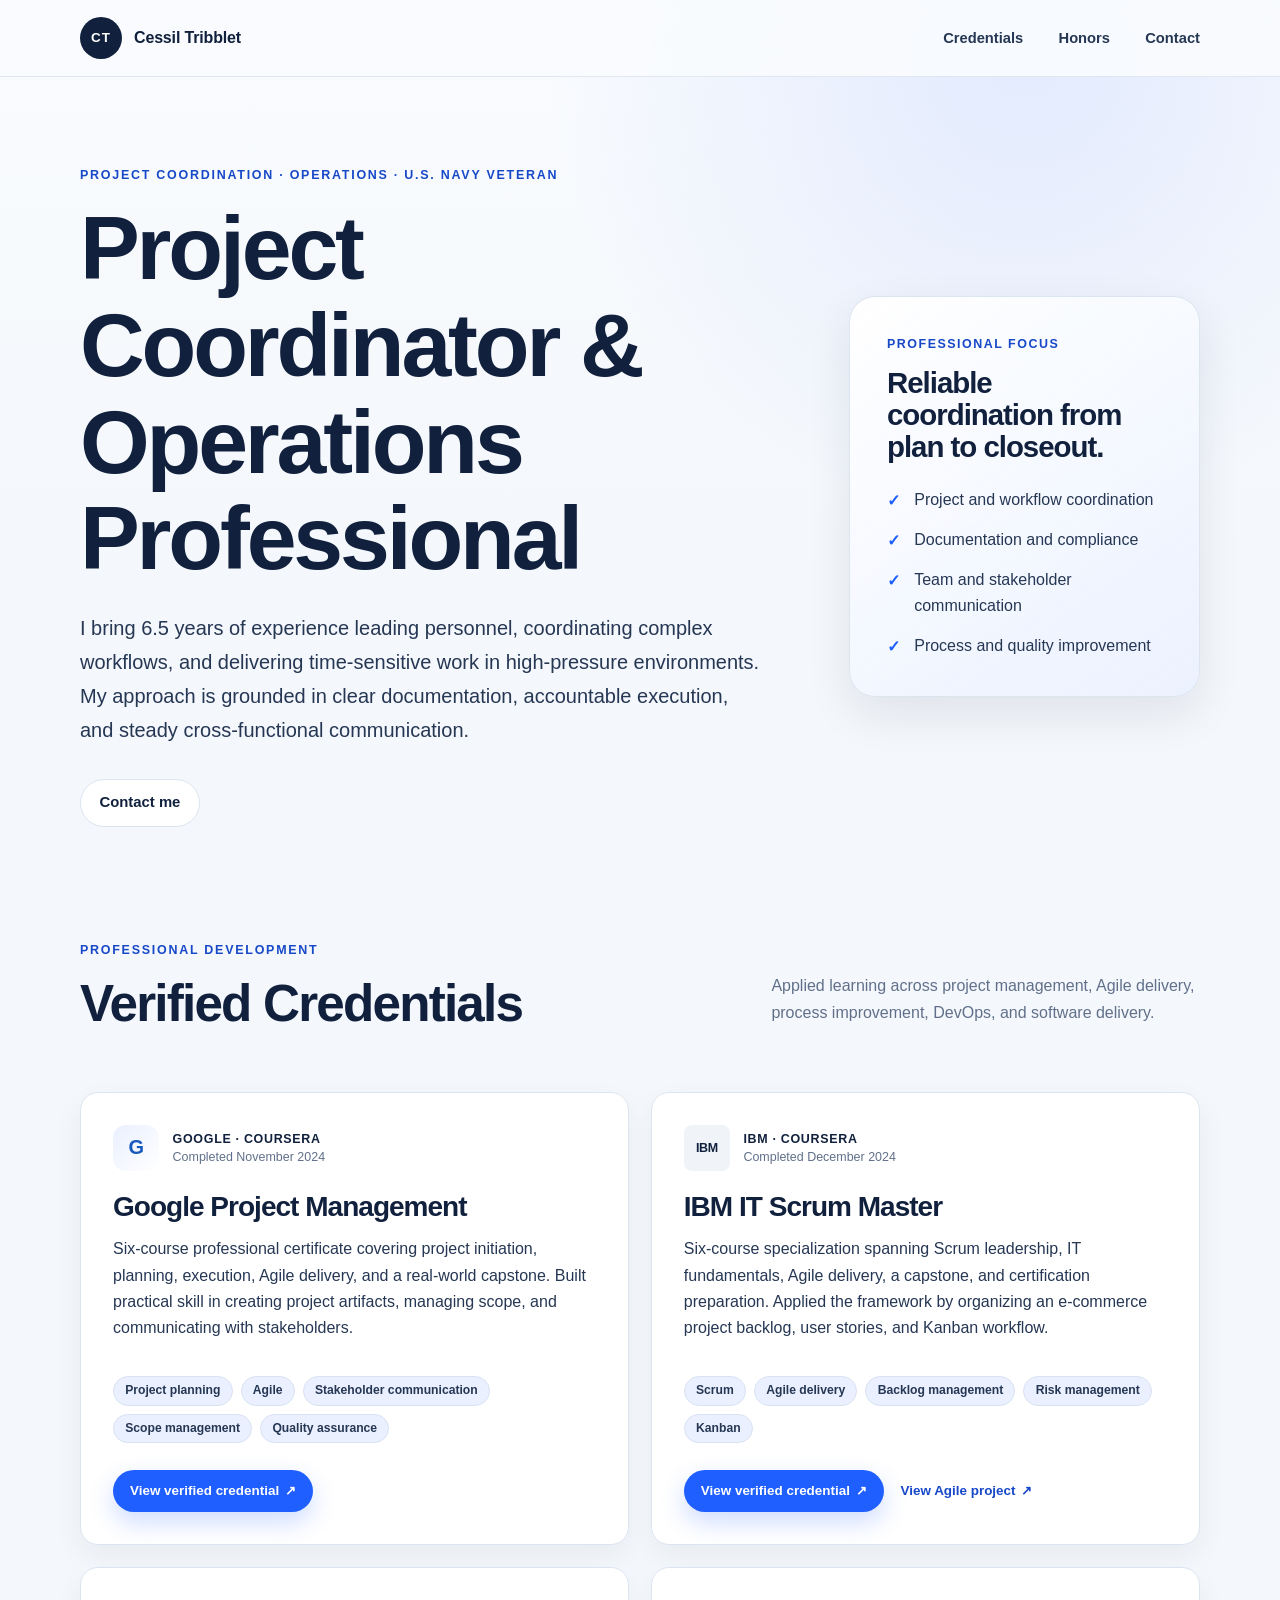
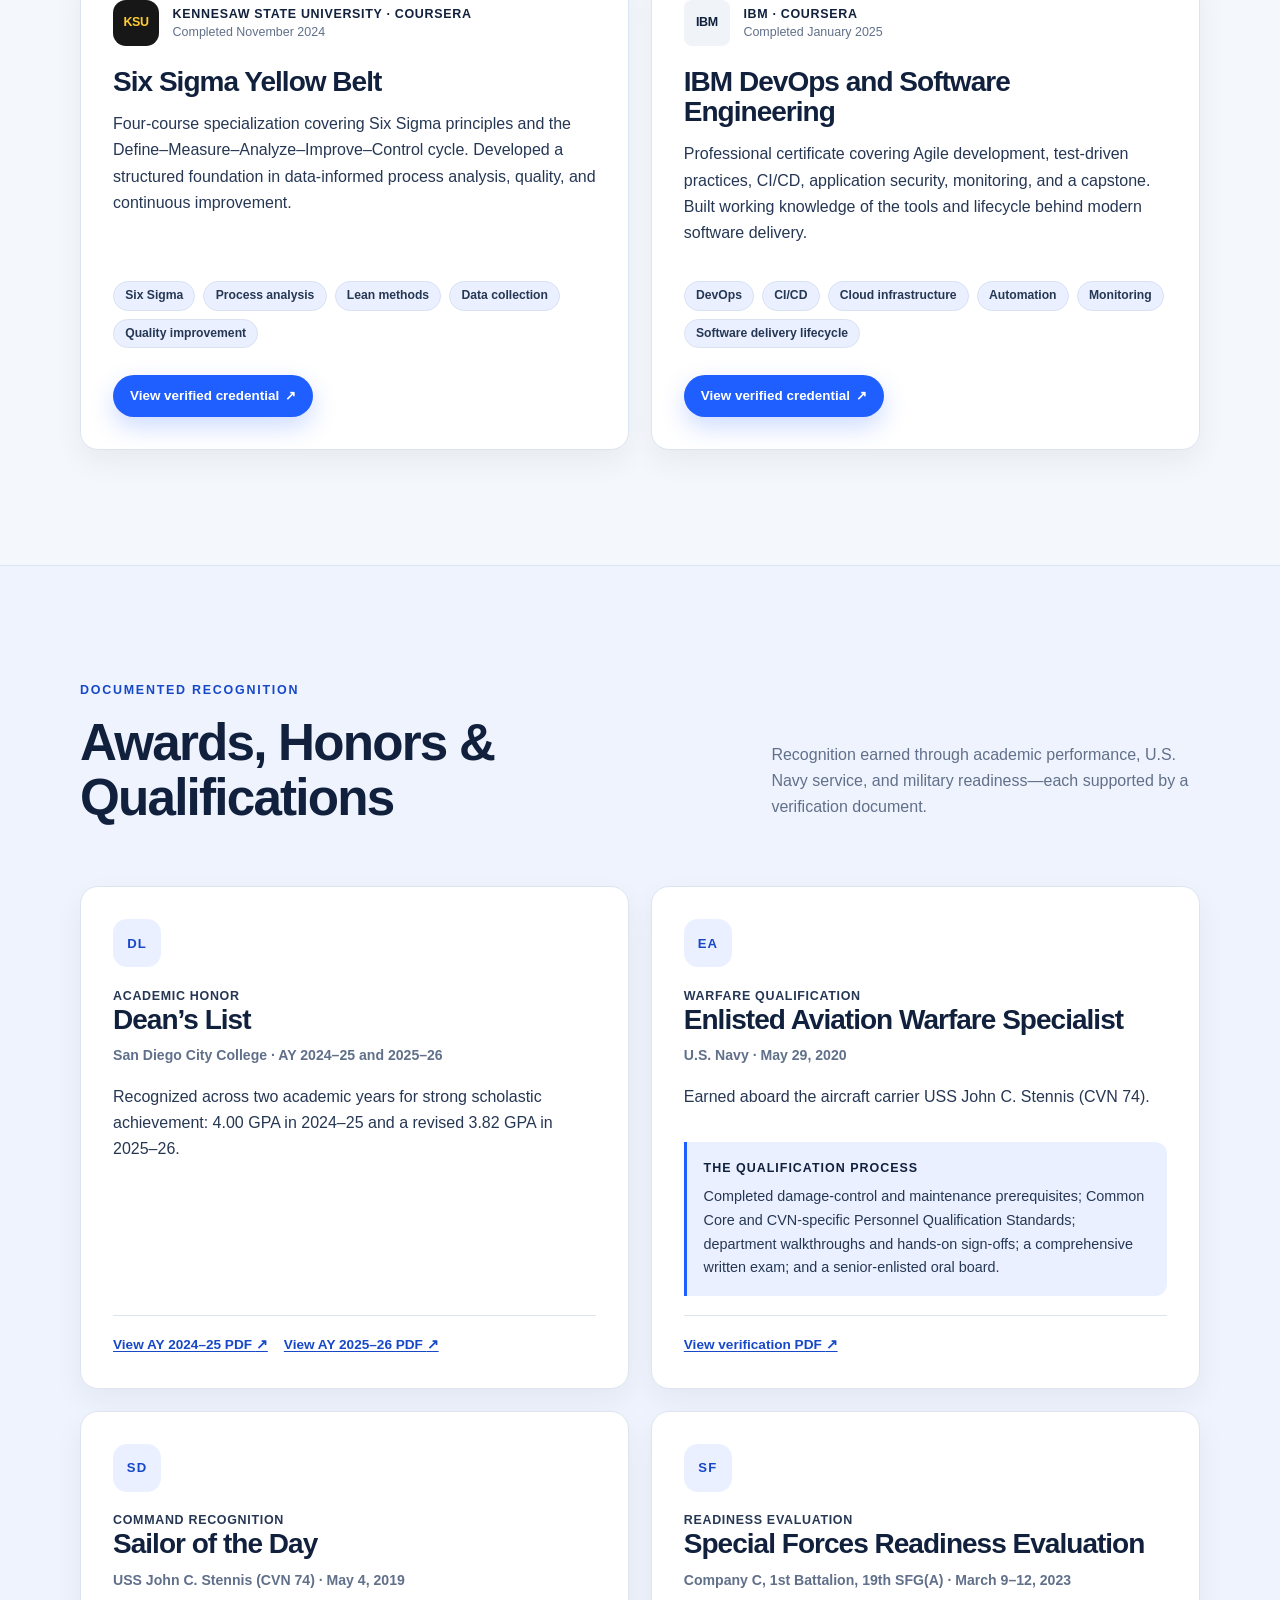
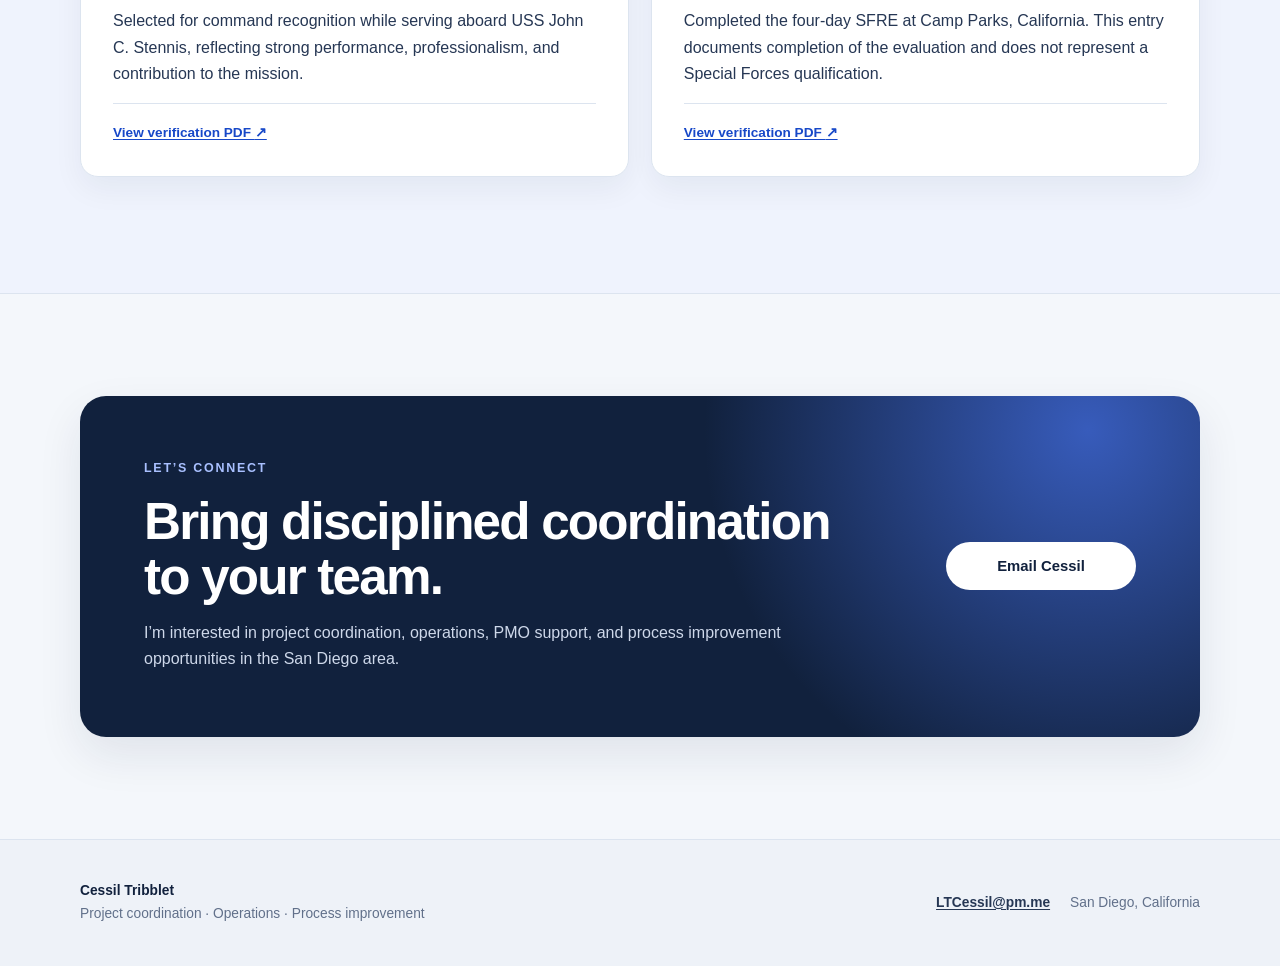
==== index.html @ 4f6c2fed "Polish headings and contact email Open Contact me as an email draft, apply requested heading capital" ====
<!doctype html>
<html lang="en">
  <head>
    <meta charset="utf-8">
    <meta name="viewport" content="width=device-width, initial-scale=1">
    <title>Cessil Tribblet | Project Coordinator &amp; Operations Professional</title>
    <meta
      name="description"
      content="Cessil Tribblet is a U.S. Navy veteran and project coordination professional with experience leading teams, coordinating complex operations, and improving processes."
    >
    <meta name="theme-color" content="#11213d">
    <link rel="canonical" href="https://tcessil.github.io/cessil-professional-certificates/">
    <link rel="icon" href="favicon.svg" type="image/svg+xml">
    <link rel="stylesheet" href="styles.css">

    <meta property="og:type" content="website">
    <meta property="og:title" content="Cessil Tribblet | Project Coordinator &amp; Operations Professional">
    <meta
      property="og:description"
      content="U.S. Navy veteran bringing disciplined project coordination, operations leadership, and process improvement experience."
    >
    <meta property="og:url" content="https://tcessil.github.io/cessil-professional-certificates/">
    <meta
      property="og:image"
      content="https://tcessil.github.io/cessil-professional-certificates/assets/cessil-tribblet-social-card.png"
    >
    <meta name="twitter:card" content="summary_large_image">
  </head>
  <body id="top">
    <a class="skip-link" href="#main-content">Skip to content</a>

    <header class="site-header">
      <div class="container site-header__inner">
        <a class="brand" href="#top" aria-label="Cessil Tribblet, home">
          <span class="brand__mark" aria-hidden="true">CT</span>
          <span class="brand__name">Cessil Tribblet</span>
        </a>

        <nav class="site-nav" aria-label="Primary navigation">
          <a href="#credentials">Credentials</a>
          <a href="#honors">Honors</a>
          <a href="#contact">Contact</a>
        </nav>
      </div>
    </header>

    <main id="main-content">
      <section class="hero" aria-labelledby="hero-title">
        <div class="container hero__grid">
          <div class="hero__copy">
            <p class="eyebrow">Project coordination · Operations · U.S. Navy veteran</p>
            <h1 id="hero-title">Project Coordinator &amp; Operations Professional</h1>
            <p class="hero__lead">
              I bring 6.5 years of experience leading personnel, coordinating complex
              workflows, and delivering time-sensitive work in high-pressure environments.
              My approach is grounded in clear documentation, accountable execution, and
              steady cross-functional communication.
            </p>
            <div class="button-row">
              <a
                class="button button--secondary"
                href="mailto:LTCessil@pm.me?subject=Project%20Coordination%20Opportunity"
              >Contact me</a>
            </div>
          </div>

          <aside class="focus-card" aria-label="Professional focus">
            <p class="focus-card__label">Professional focus</p>
            <h2>Reliable coordination from plan to closeout.</h2>
            <ul class="check-list">
              <li>Project and workflow coordination</li>
              <li>Documentation and compliance</li>
              <li>Team and stakeholder communication</li>
              <li>Process and quality improvement</li>
            </ul>
          </aside>
        </div>
      </section>

      <section class="section" id="credentials" aria-labelledby="credentials-title">
        <div class="container">
          <div class="section-heading">
            <div>
              <p class="eyebrow">Professional development</p>
              <h2 id="credentials-title">Verified Credentials</h2>
            </div>
            <p>
              Applied learning across project management, Agile delivery, process
              improvement, DevOps, and software delivery.
            </p>
          </div>

          <div class="card-grid">
            <article class="credential-card">
              <div class="card-meta">
                <span class="provider-mark provider-mark--google" aria-hidden="true">G</span>
                <div>
                  <p class="card-kicker">Google · Coursera</p>
                  <p class="card-date">Completed November 2024</p>
                </div>
              </div>
              <h3>Google Project Management</h3>
              <p>
                Six-course professional certificate covering project initiation, planning,
                execution, Agile delivery, and a real-world capstone. Built practical skill in
                creating project artifacts, managing scope, and communicating with stakeholders.
              </p>
              <ul class="skill-list" aria-label="Google Project Management skills">
                <li>Project planning</li>
                <li>Agile</li>
                <li>Stakeholder communication</li>
                <li>Scope management</li>
                <li>Quality assurance</li>
              </ul>
              <div class="card-actions">
                <a
                  class="button button--small button--primary"
                  href="https://coursera.org/share/e9aaa9e105912c2ad9696f00c17c9cfe"
                  target="_blank"
                  rel="noopener noreferrer"
                >View verified credential <span aria-hidden="true">↗</span></a>
              </div>
            </article>

            <article class="credential-card">
              <div class="card-meta">
                <span class="provider-mark provider-mark--ibm" aria-hidden="true">IBM</span>
                <div>
                  <p class="card-kicker">IBM · Coursera</p>
                  <p class="card-date">Completed December 2024</p>
                </div>
              </div>
              <h3>IBM IT Scrum Master</h3>
              <p>
                Six-course specialization spanning Scrum leadership, IT fundamentals, Agile
                delivery, a capstone, and certification preparation. Applied the framework by
                organizing an e-commerce project backlog, user stories, and Kanban workflow.
              </p>
              <ul class="skill-list" aria-label="IBM IT Scrum Master skills">
                <li>Scrum</li>
                <li>Agile delivery</li>
                <li>Backlog management</li>
                <li>Risk management</li>
                <li>Kanban</li>
              </ul>
              <div class="card-actions">
                <a
                  class="button button--small button--primary"
                  href="https://coursera.org/share/348c59db817563649cbb80da0dcefb44"
                  target="_blank"
                  rel="noopener noreferrer"
                >View verified credential <span aria-hidden="true">↗</span></a>
                <a
                  class="button button--small button--text"
                  href="https://github.com/users/tcessil/projects/3/views/1"
                  target="_blank"
                  rel="noopener noreferrer"
                >View Agile project <span aria-hidden="true">↗</span></a>
              </div>
            </article>

            <article class="credential-card">
              <div class="card-meta">
                <span class="provider-mark provider-mark--ksu" aria-hidden="true">KSU</span>
                <div>
                  <p class="card-kicker">Kennesaw State University · Coursera</p>
                  <p class="card-date">Completed November 2024</p>
                </div>
              </div>
              <h3>Six Sigma Yellow Belt</h3>
              <p>
                Four-course specialization covering Six Sigma principles and the
                Define–Measure–Analyze–Improve–Control cycle. Developed a structured foundation
                in data-informed process analysis, quality, and continuous improvement.
              </p>
              <ul class="skill-list" aria-label="Six Sigma Yellow Belt skills">
                <li>Six Sigma</li>
                <li>Process analysis</li>
                <li>Lean methods</li>
                <li>Data collection</li>
                <li>Quality improvement</li>
              </ul>
              <div class="card-actions">
                <a
                  class="button button--small button--primary"
                  href="https://coursera.org/share/83929f56cca2e607da78c33dd0ff02c2"
                  target="_blank"
                  rel="noopener noreferrer"
                >View verified credential <span aria-hidden="true">↗</span></a>
              </div>
            </article>

            <article class="credential-card">
              <div class="card-meta">
                <span class="provider-mark provider-mark--ibm" aria-hidden="true">IBM</span>
                <div>
                  <p class="card-kicker">IBM · Coursera</p>
                  <p class="card-date">Completed January 2025</p>
                </div>
              </div>
              <h3>IBM DevOps and Software Engineering</h3>
              <p>
                Professional certificate covering Agile development, test-driven practices,
                CI/CD, application security, monitoring, and a capstone. Built working knowledge
                of the tools and lifecycle behind modern software delivery.
              </p>
              <ul class="skill-list" aria-label="IBM DevOps and Software Engineering skills">
                <li>DevOps</li>
                <li>CI/CD</li>
                <li>Cloud infrastructure</li>
                <li>Automation</li>
                <li>Monitoring</li>
                <li>Software delivery lifecycle</li>
              </ul>
              <div class="card-actions">
                <a
                  class="button button--small button--primary"
                  href="https://coursera.org/share/6cea06aace1ed1cd65e06bc92f96dcbf"
                  target="_blank"
                  rel="noopener noreferrer"
                >View verified credential <span aria-hidden="true">↗</span></a>
              </div>
            </article>
          </div>
        </div>
      </section>

      <section class="section section--tinted" id="honors" aria-labelledby="honors-title">
        <div class="container">
          <div class="section-heading">
            <div>
              <p class="eyebrow">Documented recognition</p>
              <h2 id="honors-title">Awards, Honors &amp; Qualifications</h2>
            </div>
            <p>
              Recognition earned through academic performance, U.S. Navy service, and
              military readiness—each supported by a verification document.
            </p>
          </div>

          <div class="honors-grid">
            <article class="honor-card">
              <div class="honor-card__icon" aria-hidden="true">DL</div>
              <p class="card-kicker">Academic honor</p>
              <h3>Dean’s List</h3>
              <p class="honor-card__source">San Diego City College · AY 2024–25 and 2025–26</p>
              <p>
                Recognized across two academic years for strong scholastic achievement:
                4.00 GPA in 2024–25 and a revised 3.82 GPA in 2025–26.
              </p>
              <div class="document-links" aria-label="Dean's List verification documents">
                <a href="documents/deans-list-2024-2025.pdf" target="_blank" rel="noopener">
                  View AY 2024–25 PDF <span aria-hidden="true">↗</span>
                </a>
                <a href="documents/deans-list-2025-2026.pdf" target="_blank" rel="noopener">
                  View AY 2025–26 PDF <span aria-hidden="true">↗</span>
                </a>
              </div>
            </article>

            <article class="honor-card">
              <div class="honor-card__icon" aria-hidden="true">EA</div>
              <p class="card-kicker">Warfare qualification</p>
              <h3>Enlisted Aviation Warfare Specialist</h3>
              <p class="honor-card__source">U.S. Navy · May 29, 2020</p>
              <p>
                Earned aboard the aircraft carrier USS John C. Stennis (CVN 74).
              </p>
              <div class="qualification-process">
                <p class="qualification-process__title">The qualification process</p>
                <p>
                  Completed damage-control and maintenance prerequisites; Common Core and
                  CVN-specific Personnel Qualification Standards; department walkthroughs
                  and hands-on sign-offs; a comprehensive written exam; and a
                  senior-enlisted oral board.
                </p>
              </div>
              <div class="document-links">
                <a href="documents/eaws-qualification-2020.pdf" target="_blank" rel="noopener">
                  View verification PDF <span aria-hidden="true">↗</span>
                </a>
              </div>
            </article>

            <article class="honor-card">
              <div class="honor-card__icon" aria-hidden="true">SD</div>
              <p class="card-kicker">Command recognition</p>
              <h3>Sailor of the Day</h3>
              <p class="honor-card__source">USS John C. Stennis (CVN 74) · May 4, 2019</p>
              <p>
                Selected for command recognition while serving aboard USS John C. Stennis,
                reflecting strong performance, professionalism, and contribution to the mission.
              </p>
              <div class="document-links">
                <a href="documents/sailor-of-the-day-2019.pdf" target="_blank" rel="noopener">
                  View verification PDF <span aria-hidden="true">↗</span>
                </a>
              </div>
            </article>

            <article class="honor-card">
              <div class="honor-card__icon" aria-hidden="true">SF</div>
              <p class="card-kicker">Readiness evaluation</p>
              <h3>Special Forces Readiness Evaluation</h3>
              <p class="honor-card__source">Company C, 1st Battalion, 19th SFG(A) · March 9–12, 2023</p>
              <p>
                Completed the four-day SFRE at Camp Parks, California. This entry documents
                completion of the evaluation and does not represent a Special Forces qualification.
              </p>
              <div class="document-links">
                <a href="documents/sfre-completion-2023.pdf" target="_blank" rel="noopener">
                  View verification PDF <span aria-hidden="true">↗</span>
                </a>
              </div>
            </article>
          </div>
        </div>
      </section>

      <section class="section contact-section" id="contact" aria-labelledby="contact-title">
        <div class="container">
          <div class="contact-card">
            <div>
              <p class="eyebrow">Let’s connect</p>
              <h2 id="contact-title">Bring disciplined coordination to your team.</h2>
              <p>
                I’m interested in project coordination, operations, PMO support, and process
                improvement opportunities in the San Diego area.
              </p>
            </div>
            <div class="contact-card__actions">
              <a class="button button--primary button--light" href="mailto:LTCessil@pm.me">
                Email Cessil
              </a>
            </div>
          </div>
        </div>
      </section>
    </main>

    <footer class="site-footer">
      <div class="container site-footer__inner">
        <div>
          <p class="site-footer__name">Cessil Tribblet</p>
          <p>Project coordination · Operations · Process improvement</p>
        </div>
        <div class="site-footer__links">
          <a href="mailto:LTCessil@pm.me">LTCessil@pm.me</a>
          <span>San Diego, California</span>
        </div>
      </div>
    </footer>
  </body>
</html>
---- styles.css ----
:root {
  --ink: #11213d;
  --ink-soft: #263754;
  --muted: #61708a;
  --blue: #1f5eff;
  --blue-deep: #1748c8;
  --paper: #f4f7fb;
  --card: #ffffff;
  --line: #dce4ef;
  --soft-blue: #eaf0ff;
  --warm: #f7f2e8;
  --shadow: 0 18px 45px rgba(17, 33, 61, 0.09);
  --radius-lg: 26px;
  --radius-md: 18px;
  --radius-sm: 12px;
  --container: 1120px;
}

*,
*::before,
*::after {
  box-sizing: border-box;
}

html {
  scroll-behavior: smooth;
}

body {
  margin: 0;
  color: var(--ink);
  background: var(--paper);
  font-family:
    Inter, ui-sans-serif, -apple-system, BlinkMacSystemFont, "Segoe UI", sans-serif;
  font-size: 1rem;
  line-height: 1.65;
  text-rendering: optimizeLegibility;
  -webkit-font-smoothing: antialiased;
}

body::before {
  position: fixed;
  z-index: -1;
  inset: 0;
  background:
    radial-gradient(circle at 80% 5%, rgba(31, 94, 255, 0.10), transparent 30rem),
    linear-gradient(180deg, #f9fbfe 0, var(--paper) 36rem);
  content: "";
}

img,
svg {
  display: block;
  max-width: 100%;
}

a {
  color: inherit;
  text-decoration-thickness: 0.08em;
  text-underline-offset: 0.18em;
}

a:hover {
  color: var(--blue-deep);
}

button,
a {
  -webkit-tap-highlight-color: transparent;
}

:focus-visible {
  outline: 3px solid rgba(31, 94, 255, 0.45);
  outline-offset: 4px;
  border-radius: 6px;
}

h1,
h2,
h3,
p {
  margin-top: 0;
}

h1,
h2,
h3 {
  color: var(--ink);
  font-weight: 800;
  line-height: 1.08;
  letter-spacing: -0.035em;
}

h1 {
  font-size: clamp(3.25rem, 7vw, 5.7rem);
}

h2 {
  font-size: clamp(2.2rem, 4vw, 3.8rem);
}

h3 {
  font-size: clamp(1.35rem, 2.3vw, 1.75rem);
}

.container {
  width: min(calc(100% - 2.5rem), var(--container));
  margin-inline: auto;
}

.skip-link {
  position: fixed;
  z-index: 100;
  top: 0.75rem;
  left: 0.75rem;
  padding: 0.7rem 1rem;
  border-radius: 8px;
  color: white;
  background: var(--ink);
  transform: translateY(-150%);
  transition: transform 160ms ease;
}

.skip-link:focus {
  transform: translateY(0);
}

.site-header {
  position: sticky;
  z-index: 50;
  top: 0;
  border-bottom: 1px solid rgba(220, 228, 239, 0.88);
  background: rgba(249, 251, 254, 0.92);
  -webkit-backdrop-filter: blur(16px);
  backdrop-filter: blur(16px);
}

.site-header__inner {
  display: flex;
  min-height: 76px;
  align-items: center;
  justify-content: space-between;
  gap: 2rem;
}

.brand {
  display: inline-flex;
  align-items: center;
  gap: 0.75rem;
  color: var(--ink);
  font-weight: 800;
  text-decoration: none;
}

.brand:hover {
  color: var(--ink);
}

.brand__mark {
  display: grid;
  width: 42px;
  height: 42px;
  place-items: center;
  border-radius: 50%;
  color: white;
  background: var(--ink);
  font-size: 0.84rem;
  letter-spacing: 0.08em;
}

.brand__name {
  letter-spacing: -0.01em;
}

.site-nav {
  display: flex;
  align-items: center;
  gap: clamp(1rem, 3vw, 2.2rem);
}

.site-nav a {
  color: var(--ink-soft);
  font-size: 0.92rem;
  font-weight: 750;
  text-decoration: none;
}

.site-nav a:hover {
  color: var(--blue);
}

.hero {
  padding: clamp(3.5rem, 7vw, 6.4rem) 0 0;
}

.hero__grid {
  display: grid;
  grid-template-columns: minmax(0, 1.55fr) minmax(300px, 0.8fr);
  align-items: center;
  gap: clamp(3rem, 7vw, 6.5rem);
}

.hero__copy {
  max-width: 760px;
}

.eyebrow {
  margin-bottom: 1rem;
  color: var(--blue-deep);
  font-size: 0.78rem;
  font-weight: 850;
  letter-spacing: 0.14em;
  line-height: 1.4;
  text-transform: uppercase;
}

.hero h1 {
  max-width: 920px;
  margin-bottom: 1.5rem;
}

.hero__lead {
  max-width: 720px;
  margin-bottom: 2rem;
  color: var(--ink-soft);
  font-size: clamp(1.08rem, 1.7vw, 1.25rem);
  line-height: 1.7;
}

.button-row,
.card-actions {
  display: flex;
  flex-wrap: wrap;
  align-items: center;
  gap: 0.75rem;
}

.button {
  display: inline-flex;
  min-height: 48px;
  align-items: center;
  justify-content: center;
  gap: 0.35rem;
  padding: 0.74rem 1.15rem;
  border: 1px solid transparent;
  border-radius: 999px;
  font-size: 0.93rem;
  font-weight: 800;
  line-height: 1.2;
  text-align: center;
  text-decoration: none;
  transition:
    transform 160ms ease,
    box-shadow 160ms ease,
    background-color 160ms ease,
    color 160ms ease;
}

.button:hover {
  transform: translateY(-2px);
}

.button--primary {
  color: white;
  background: var(--blue);
  box-shadow: 0 10px 24px rgba(31, 94, 255, 0.22);
}

.button--primary:hover {
  color: white;
  background: var(--blue-deep);
  box-shadow: 0 14px 28px rgba(31, 94, 255, 0.28);
}

.button--secondary {
  border-color: var(--line);
  color: var(--ink);
  background: white;
}

.button--secondary:hover {
  border-color: #b9c7dc;
  color: var(--ink);
  background: var(--soft-blue);
}

.button--small {
  min-height: 42px;
  padding: 0.62rem 1rem;
  font-size: 0.84rem;
}

.button--text {
  min-height: auto;
  padding-inline: 0.25rem;
  color: var(--blue-deep);
  background: transparent;
}

.button--text:hover {
  color: var(--blue-deep);
  box-shadow: none;
}

.focus-card {
  padding: clamp(1.7rem, 3vw, 2.3rem);
  border: 1px solid rgba(220, 228, 239, 0.95);
  border-radius: var(--radius-lg);
  background:
    linear-gradient(145deg, rgba(255, 255, 255, 0.98), rgba(234, 240, 255, 0.85));
  box-shadow: var(--shadow);
}

.focus-card__label {
  margin-bottom: 0.8rem;
  color: var(--blue-deep);
  font-size: 0.78rem;
  font-weight: 850;
  letter-spacing: 0.12em;
  text-transform: uppercase;
}

.focus-card h2 {
  margin-bottom: 1.5rem;
  font-size: clamp(1.55rem, 2.3vw, 2.1rem);
}

.check-list {
  display: grid;
  margin: 0;
  padding: 0;
  gap: 0.85rem;
  color: var(--ink-soft);
  list-style: none;
}

.check-list li {
  position: relative;
  padding-left: 1.7rem;
}

.check-list li::before {
  position: absolute;
  top: 0.05rem;
  left: 0;
  color: var(--blue);
  font-weight: 900;
  content: "✓";
}

.section {
  padding: clamp(5rem, 9vw, 8rem) 0;
}

.section--tinted {
  border-block: 1px solid var(--line);
  background: rgba(234, 240, 255, 0.52);
}

.section-heading {
  display: grid;
  margin-bottom: clamp(2.25rem, 5vw, 3.8rem);
  grid-template-columns: minmax(0, 1fr) minmax(280px, 0.65fr);
  align-items: end;
  gap: 2rem;
}

.section-heading h2 {
  margin-bottom: 0;
}

.section-heading > p {
  max-width: 510px;
  margin: 0 0 0.3rem auto;
  color: var(--muted);
}

.card-grid,
.honors-grid {
  display: grid;
  grid-template-columns: repeat(2, minmax(0, 1fr));
  gap: 1.35rem;
}

.credential-card,
.honor-card {
  position: relative;
  display: flex;
  overflow: hidden;
  min-width: 0;
  padding: clamp(1.45rem, 3vw, 2rem);
  flex-direction: column;
  border: 1px solid var(--line);
  border-radius: var(--radius-md);
  background: var(--card);
  box-shadow: 0 12px 30px rgba(17, 33, 61, 0.055);
  transition:
    transform 180ms ease,
    border-color 180ms ease,
    box-shadow 180ms ease;
}

.credential-card:hover,
.honor-card:hover {
  border-color: #bdc9dc;
  box-shadow: 0 18px 40px rgba(17, 33, 61, 0.09);
  transform: translateY(-4px);
}

.card-meta {
  display: flex;
  margin-bottom: 1.35rem;
  align-items: center;
  gap: 0.85rem;
}

.provider-mark {
  display: grid;
  width: 46px;
  height: 46px;
  flex: 0 0 46px;
  place-items: center;
  border-radius: 13px;
  color: white;
  background: var(--ink);
  font-size: 0.78rem;
  font-weight: 900;
  letter-spacing: -0.03em;
}

.provider-mark--google {
  color: #185abc;
  background:
    linear-gradient(135deg, #eaf0ff, #ffffff);
  font-size: 1.25rem;
}

.provider-mark--ibm {
  border-radius: 8px;
  color: var(--ink);
  background: #f0f3f8;
}

.provider-mark--ksu {
  color: #ffcc33;
  background: #171717;
}

.card-kicker,
.card-date {
  margin: 0;
  font-size: 0.78rem;
  line-height: 1.45;
}

.card-kicker {
  color: var(--ink);
  font-weight: 850;
  letter-spacing: 0.055em;
  text-transform: uppercase;
}

.card-date {
  color: var(--muted);
}

.credential-card h3,
.honor-card h3 {
  margin-bottom: 0.85rem;
}

.credential-card > p,
.honor-card > p {
  color: var(--ink-soft);
}

.skill-list {
  display: flex;
  margin: auto 0 1.45rem;
  padding: 1.15rem 0 0;
  flex-wrap: wrap;
  gap: 0.5rem;
  list-style: none;
}

.skill-list li {
  padding: 0.38rem 0.7rem;
  border: 1px solid #d9e2f1;
  border-radius: 999px;
  color: var(--ink-soft);
  background: var(--soft-blue);
  font-size: 0.76rem;
  font-weight: 700;
  line-height: 1.25;
}

.card-actions {
  padding-top: 0.25rem;
}

.honor-card__icon {
  display: grid;
  width: 48px;
  height: 48px;
  margin-bottom: 1.2rem;
  place-items: center;
  border-radius: 14px;
  color: var(--blue-deep);
  background: var(--soft-blue);
  font-size: 0.82rem;
  font-weight: 900;
  letter-spacing: 0.08em;
}

.honor-card__source {
  margin: -0.25rem 0 1rem;
  color: var(--muted) !important;
  font-size: 0.88rem;
  font-weight: 700;
}

.qualification-process {
  margin: 1rem 0 1.2rem;
  padding: 1rem 1.05rem;
  border-left: 3px solid var(--blue);
  border-radius: 0 var(--radius-sm) var(--radius-sm) 0;
  color: var(--ink-soft);
  background: var(--soft-blue);
  font-size: 0.9rem;
}

.qualification-process p {
  margin: 0;
}

.qualification-process__title {
  margin-bottom: 0.4rem !important;
  color: var(--ink) !important;
  font-size: 0.78rem;
  font-weight: 850;
  letter-spacing: 0.08em;
  text-transform: uppercase;
}

.document-links {
  display: flex;
  margin-top: auto;
  padding-top: 1.1rem;
  flex-wrap: wrap;
  gap: 0.6rem 1rem;
  border-top: 1px solid var(--line);
}

.document-links a {
  color: var(--blue-deep);
  font-size: 0.85rem;
  font-weight: 850;
}

.contact-section {
  padding-block: clamp(4.5rem, 8vw, 7rem);
}

.contact-card {
  display: grid;
  padding: clamp(2rem, 5vw, 4.4rem);
  grid-template-columns: minmax(0, 1.4fr) auto;
  align-items: center;
  gap: 3rem;
  border-radius: var(--radius-lg);
  color: white;
  background:
    radial-gradient(circle at 90% 10%, rgba(76, 123, 255, 0.65), transparent 24rem),
    var(--ink);
  box-shadow: var(--shadow);
}

.contact-card .eyebrow {
  color: #a9c0ff;
}

.contact-card h2 {
  max-width: 700px;
  margin-bottom: 1rem;
  color: white;
}

.contact-card p:last-child {
  max-width: 680px;
  margin-bottom: 0;
  color: #ced8ea;
}

.contact-card__actions {
  display: flex;
  min-width: 190px;
  flex-direction: column;
  align-items: stretch;
  gap: 0.75rem;
}

.button--light {
  color: var(--ink);
  background: white;
  box-shadow: none;
}

.button--light:hover {
  color: var(--ink);
  background: var(--soft-blue);
}

.button--on-dark {
  border-color: rgba(255, 255, 255, 0.35);
  color: white;
  background: transparent;
}

.button--on-dark:hover {
  border-color: white;
  color: white;
  background: rgba(255, 255, 255, 0.08);
}

.site-footer {
  padding: 2.5rem 0;
  border-top: 1px solid var(--line);
  color: var(--muted);
  background: #eef2f8;
  font-size: 0.86rem;
}

.site-footer p {
  margin: 0;
}

.site-footer__inner {
  display: flex;
  align-items: center;
  justify-content: space-between;
  gap: 2rem;
}

.site-footer__name {
  color: var(--ink);
  font-weight: 850;
}

.site-footer__links {
  display: flex;
  flex-wrap: wrap;
  justify-content: flex-end;
  gap: 0.6rem 1.25rem;
}

.site-footer a {
  color: var(--ink-soft);
  font-weight: 750;
}

/* Résumé */

.resume-body {
  background: #edf2f8;
}

.resume-page {
  padding: clamp(3.5rem, 7vw, 6rem) 0;
}

.resume-intro {
  display: flex;
  margin-bottom: 2rem;
  padding: clamp(2rem, 5vw, 3.6rem);
  align-items: end;
  justify-content: space-between;
  gap: 2rem;
  border-radius: var(--radius-lg);
  background: white;
  box-shadow: var(--shadow);
}

.resume-intro h1 {
  margin-bottom: 0.35rem;
  font-size: clamp(2.7rem, 6vw, 4.8rem);
}

.resume-intro__title {
  margin-bottom: 0.5rem;
  color: var(--blue-deep);
  font-size: 1.15rem;
  font-weight: 800;
}

.resume-intro__contact {
  display: flex;
  margin: 0;
  align-items: center;
  flex-wrap: wrap;
  gap: 0.15rem 0.45rem;
  color: var(--muted);
  font-size: 0.9rem;
}

.resume-intro__contact span + span::before {
  margin-right: 0.45rem;
  color: var(--muted);
  content: "·";
}

.resume-intro__contact a {
  color: var(--ink-soft);
  font-weight: 700;
}

.resume-intro__actions {
  flex: 0 0 auto;
}

.resume-summary {
  margin-bottom: 1.3rem;
  padding: clamp(1.5rem, 3vw, 2.2rem);
  border-left: 5px solid var(--blue);
  border-radius: 0 var(--radius-md) var(--radius-md) 0;
  background: var(--soft-blue);
}

.resume-summary h2,
.resume-section > h2 {
  margin-bottom: 1rem;
  color: var(--blue-deep);
  font-size: 1rem;
  letter-spacing: 0.08em;
  text-transform: uppercase;
}

.resume-summary p {
  margin: 0;
  color: var(--ink-soft);
}

.resume-layout {
  display: grid;
  grid-template-columns: minmax(0, 1.9fr) minmax(260px, 0.8fr);
  align-items: start;
  gap: 1.3rem;
}

.resume-main,
.resume-sidebar {
  display: grid;
  gap: 1.3rem;
}

.resume-section {
  padding: clamp(1.5rem, 3vw, 2.2rem);
  border: 1px solid var(--line);
  border-radius: var(--radius-md);
  background: white;
  box-shadow: 0 10px 28px rgba(17, 33, 61, 0.045);
}

.resume-role + .resume-role {
  margin-top: 2rem;
  padding-top: 2rem;
  border-top: 1px solid var(--line);
}

.resume-role header {
  display: flex;
  margin-bottom: 0.9rem;
  align-items: start;
  justify-content: space-between;
  gap: 1.5rem;
}

.resume-role h3,
.resume-item h3 {
  margin-bottom: 0.25rem;
  font-size: 1.08rem;
  letter-spacing: -0.015em;
}

.resume-role header p,
.resume-item p {
  margin: 0;
  color: var(--muted);
  font-size: 0.86rem;
}

.resume-date {
  flex: 0 0 auto;
  color: var(--muted) !important;
  font-size: 0.8rem !important;
  font-weight: 750;
}

.resume-role ul {
  margin: 0;
  padding-left: 1.2rem;
  color: var(--ink-soft);
}

.resume-role li + li {
  margin-top: 0.65rem;
}

.resume-role__note {
  margin: 1rem 0 0;
  color: var(--muted);
  font-size: 0.86rem;
  font-style: italic;
}

.resume-item + .resume-item {
  margin-top: 1.25rem;
  padding-top: 1.25rem;
  border-top: 1px solid var(--line);
}

.resume-skill-list,
.resume-link-list {
  margin: 0;
  padding: 0;
  list-style: none;
}

.resume-skill-list {
  display: flex;
  flex-wrap: wrap;
  gap: 0.45rem;
}

.resume-skill-list li {
  padding: 0.36rem 0.62rem;
  border-radius: 999px;
  color: var(--ink-soft);
  background: var(--soft-blue);
  font-size: 0.75rem;
  font-weight: 700;
}

.resume-link-list li + li {
  margin-top: 0.7rem;
}

.resume-link-list a {
  color: var(--ink-soft);
  font-size: 0.86rem;
  font-weight: 700;
}

@keyframes rise-in {
  from {
    opacity: 0;
    transform: translateY(12px);
  }
  to {
    opacity: 1;
    transform: translateY(0);
  }
}

.hero__copy,
.focus-card,
.card-grid,
.honors-grid {
  animation: rise-in 520ms ease both;
}

.focus-card,
.card-grid {
  animation-delay: 90ms;
}

@media (max-width: 900px) {
  .hero__grid,
  .section-heading,
  .contact-card,
  .resume-layout {
    grid-template-columns: 1fr;
  }

  .hero__grid {
    gap: 2.5rem;
  }

  .focus-card {
    max-width: 640px;
  }

  .section-heading {
    align-items: start;
    gap: 1rem;
  }

  .section-heading > p {
    margin-left: 0;
  }

  .contact-card__actions {
    width: min(100%, 420px);
    min-width: 0;
    flex-direction: row;
  }

  .contact-card__actions .button {
    flex: 1 1 160px;
  }

  .resume-intro {
    align-items: start;
    flex-direction: column;
  }
}

@media (max-width: 720px) {
  .container {
    width: min(calc(100% - 1.5rem), var(--container));
  }

  .site-header__inner {
    min-height: 68px;
    gap: 1rem;
  }

  .brand__name {
    display: none;
  }

  .site-nav {
    gap: 0.9rem;
  }

  .site-nav a {
    font-size: 0.8rem;
  }

  .hero {
    padding-top: 3.25rem;
  }

  .hero h1 {
    font-size: clamp(2.65rem, 12vw, 3.45rem);
  }

  .hero__lead {
    font-size: 1.02rem;
  }

  .section {
    padding-block: 4.5rem;
  }

  .card-grid,
  .honors-grid {
    grid-template-columns: 1fr;
  }

  .credential-card,
  .honor-card {
    padding: 1.35rem;
  }

  .button-row,
  .card-actions {
    align-items: stretch;
    flex-direction: column;
  }

  .button-row .button,
  .card-actions .button {
    width: 100%;
  }

  .contact-card {
    padding: 1.6rem;
    gap: 2rem;
  }

  .contact-card__actions {
    width: 100%;
    flex-direction: column;
  }

  .contact-card__actions .button {
    flex: 0 0 auto;
  }

  .site-footer__inner,
  .site-footer__links {
    align-items: flex-start;
    justify-content: flex-start;
    flex-direction: column;
    gap: 0.65rem;
  }

  .resume-page {
    padding-block: 2.5rem;
  }

  .resume-intro,
  .resume-summary,
  .resume-section {
    padding: 1.35rem;
  }

  .resume-intro h1 {
    font-size: 2.65rem;
  }

  .resume-intro__contact {
    display: flex;
    flex-direction: column;
    align-items: flex-start;
    gap: 0.2rem;
  }

  .resume-intro__contact span + span::before {
    content: none;
  }

  .resume-role header {
    flex-direction: column;
    gap: 0.35rem;
  }
}

@media (prefers-reduced-motion: reduce) {
  html {
    scroll-behavior: auto;
  }

  *,
  *::before,
  *::after {
    scroll-behavior: auto !important;
    animation-duration: 0.01ms !important;
    animation-iteration-count: 1 !important;
    transition-duration: 0.01ms !important;
  }
}

@media print {
  @page {
    margin: 0.55in;
  }

  body,
  .resume-body {
    color: #000;
    background: #fff;
    font-size: 9.5pt;
    line-height: 1.42;
  }

  body::before,
  .site-header,
  .site-footer,
  .resume-intro__actions {
    display: none !important;
  }

  .container {
    width: 100%;
    max-width: none;
  }

  .resume-page {
    padding: 0;
  }

  .resume-intro,
  .resume-summary,
  .resume-section {
    padding: 0;
    border: 0;
    border-radius: 0;
    box-shadow: none;
  }

  .resume-intro {
    margin-bottom: 0.22in;
  }

  .resume-intro h1 {
    font-size: 26pt;
  }

  .resume-summary {
    margin-bottom: 0.22in;
  }

  .resume-layout {
    grid-template-columns: 1.85fr 0.8fr;
    gap: 0.28in;
  }

  .resume-main,
  .resume-sidebar {
    gap: 0.22in;
  }

  .resume-section {
    break-inside: avoid;
  }

  .resume-role + .resume-role {
    margin-top: 0.18in;
    padding-top: 0.18in;
  }

  a {
    color: inherit;
    text-decoration: none;
  }
}
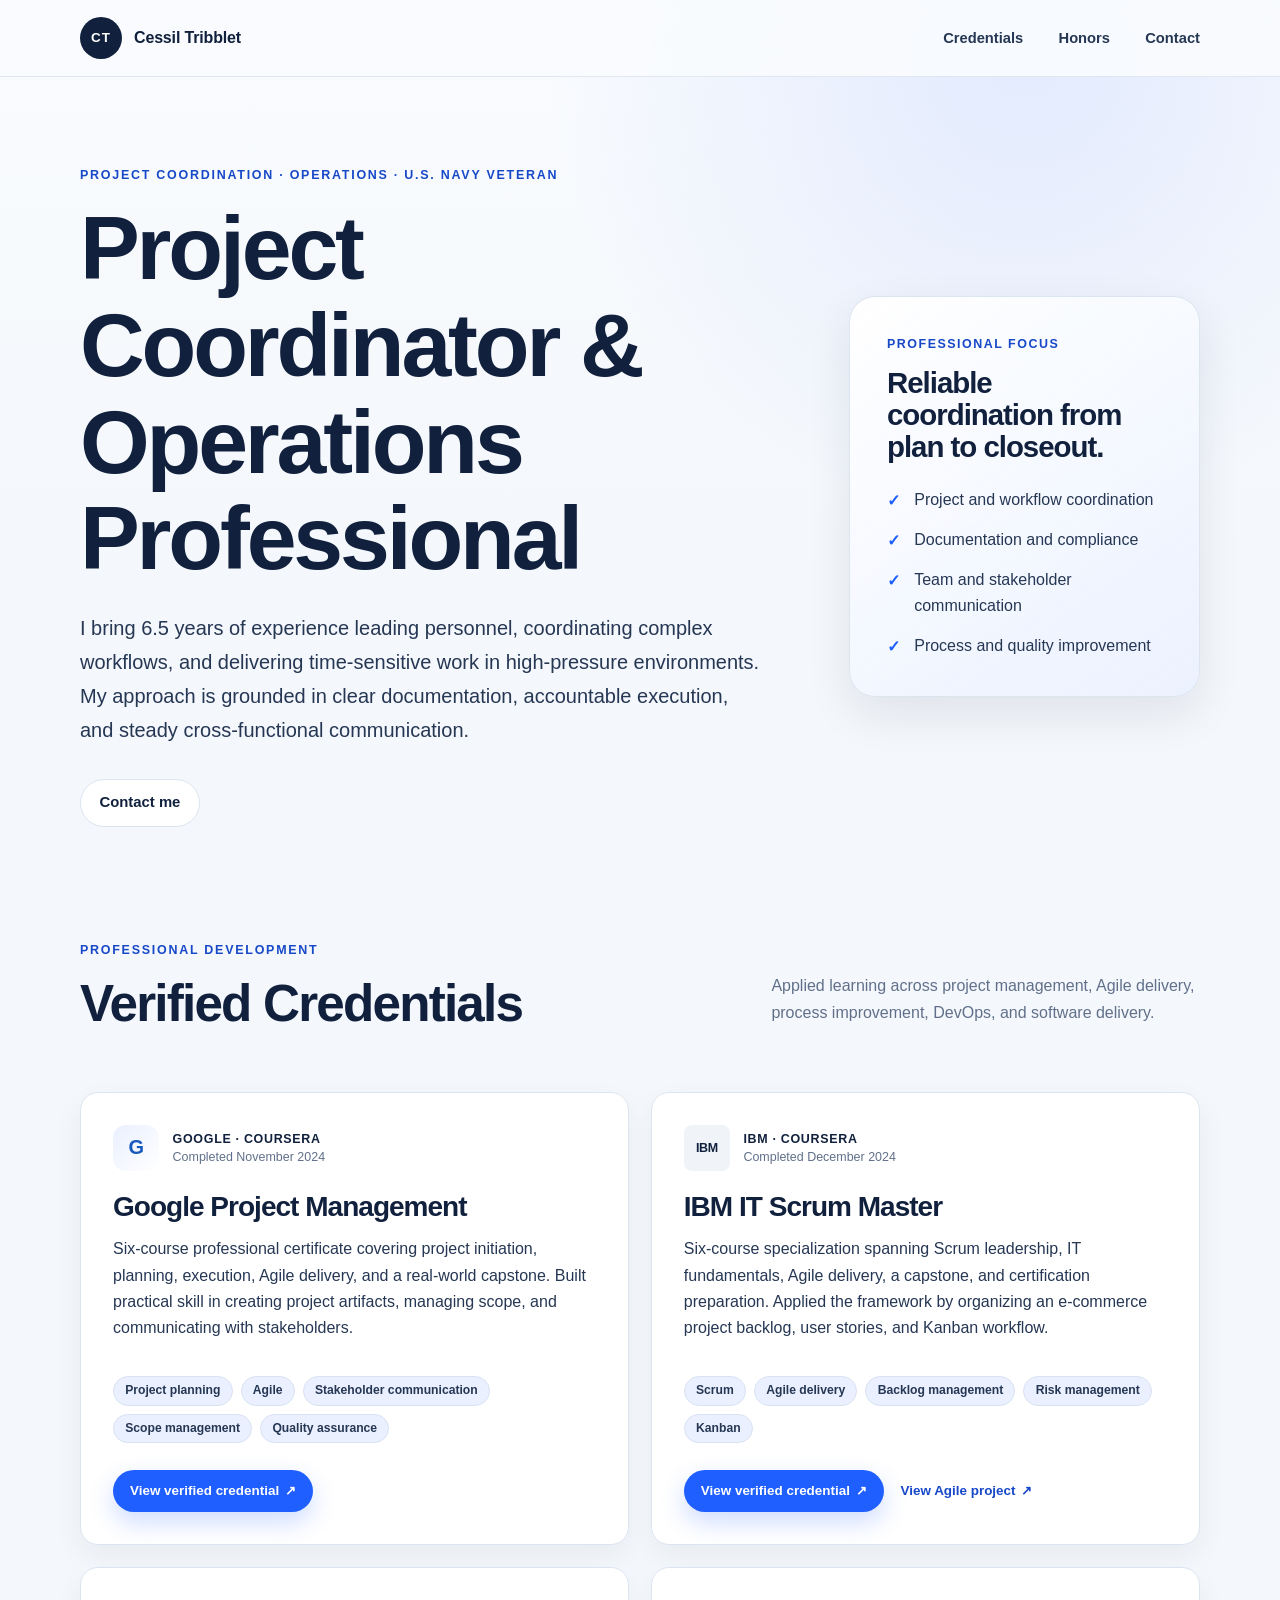
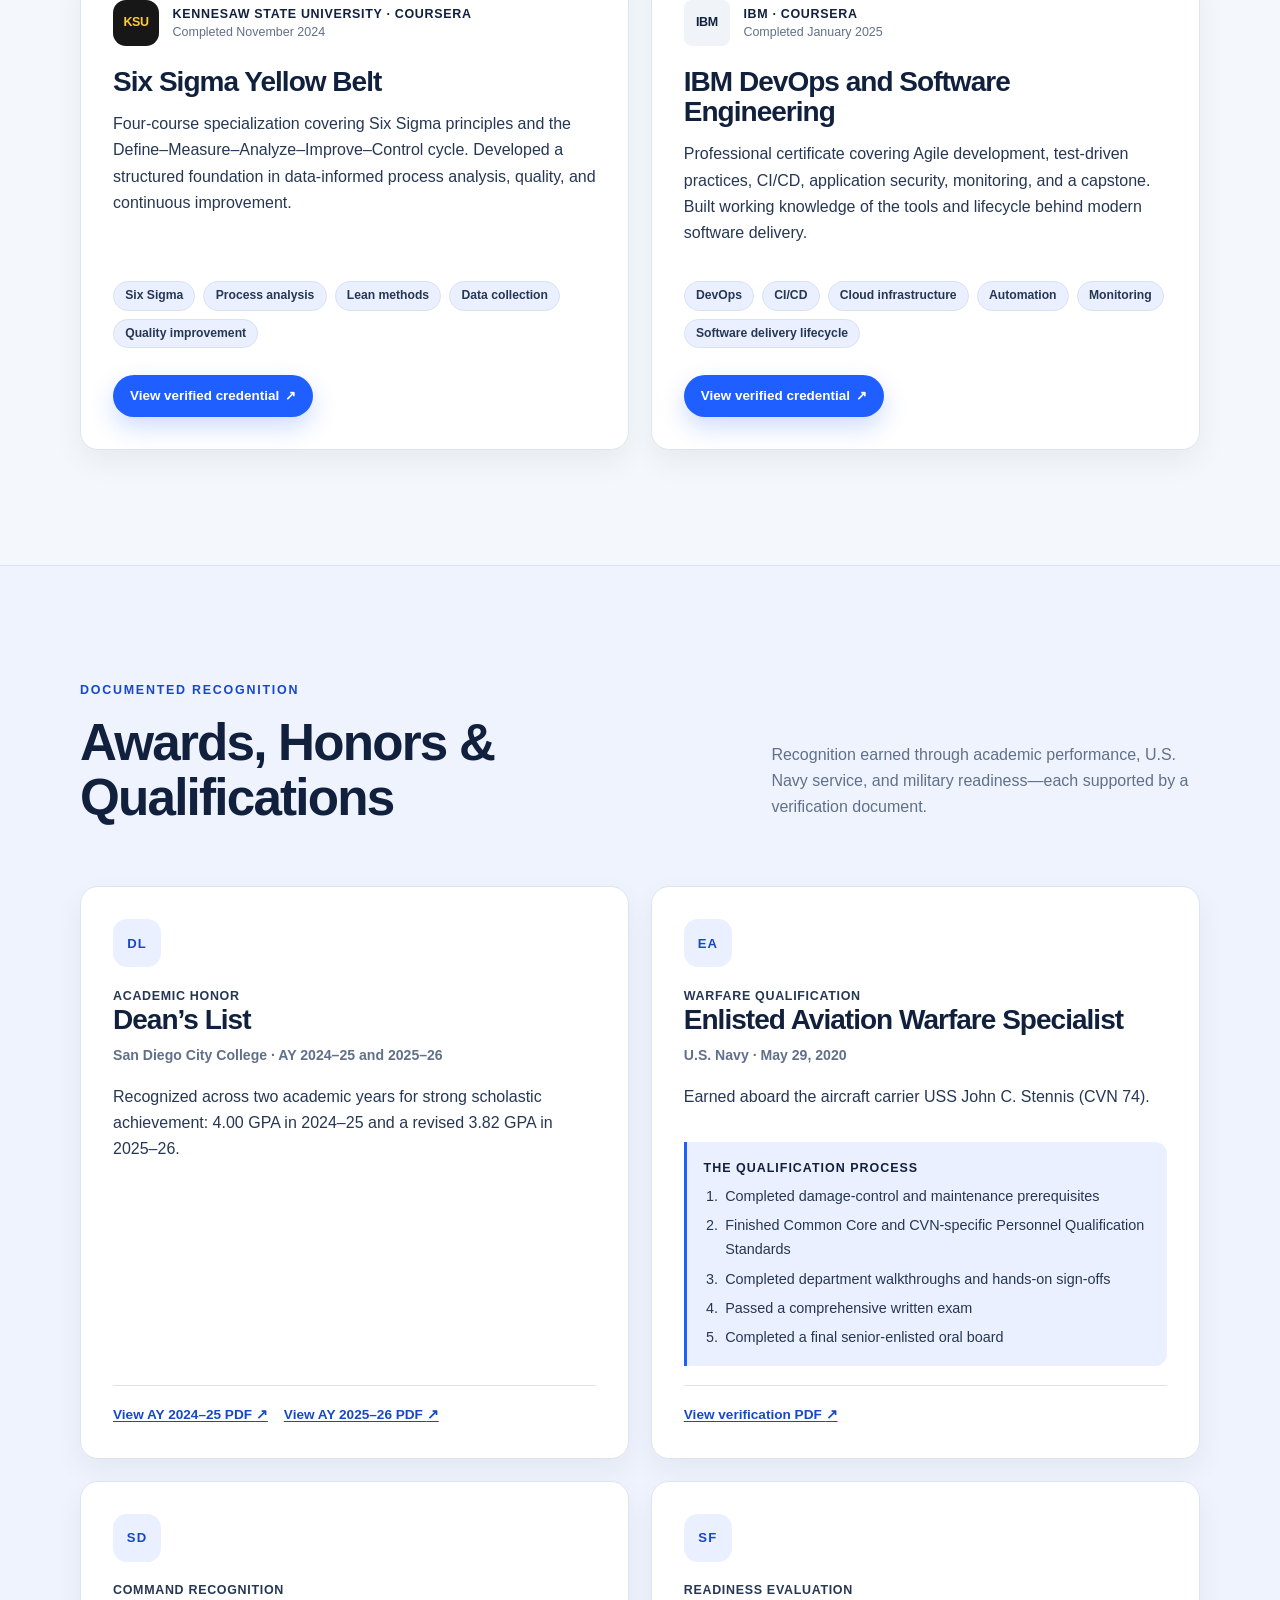
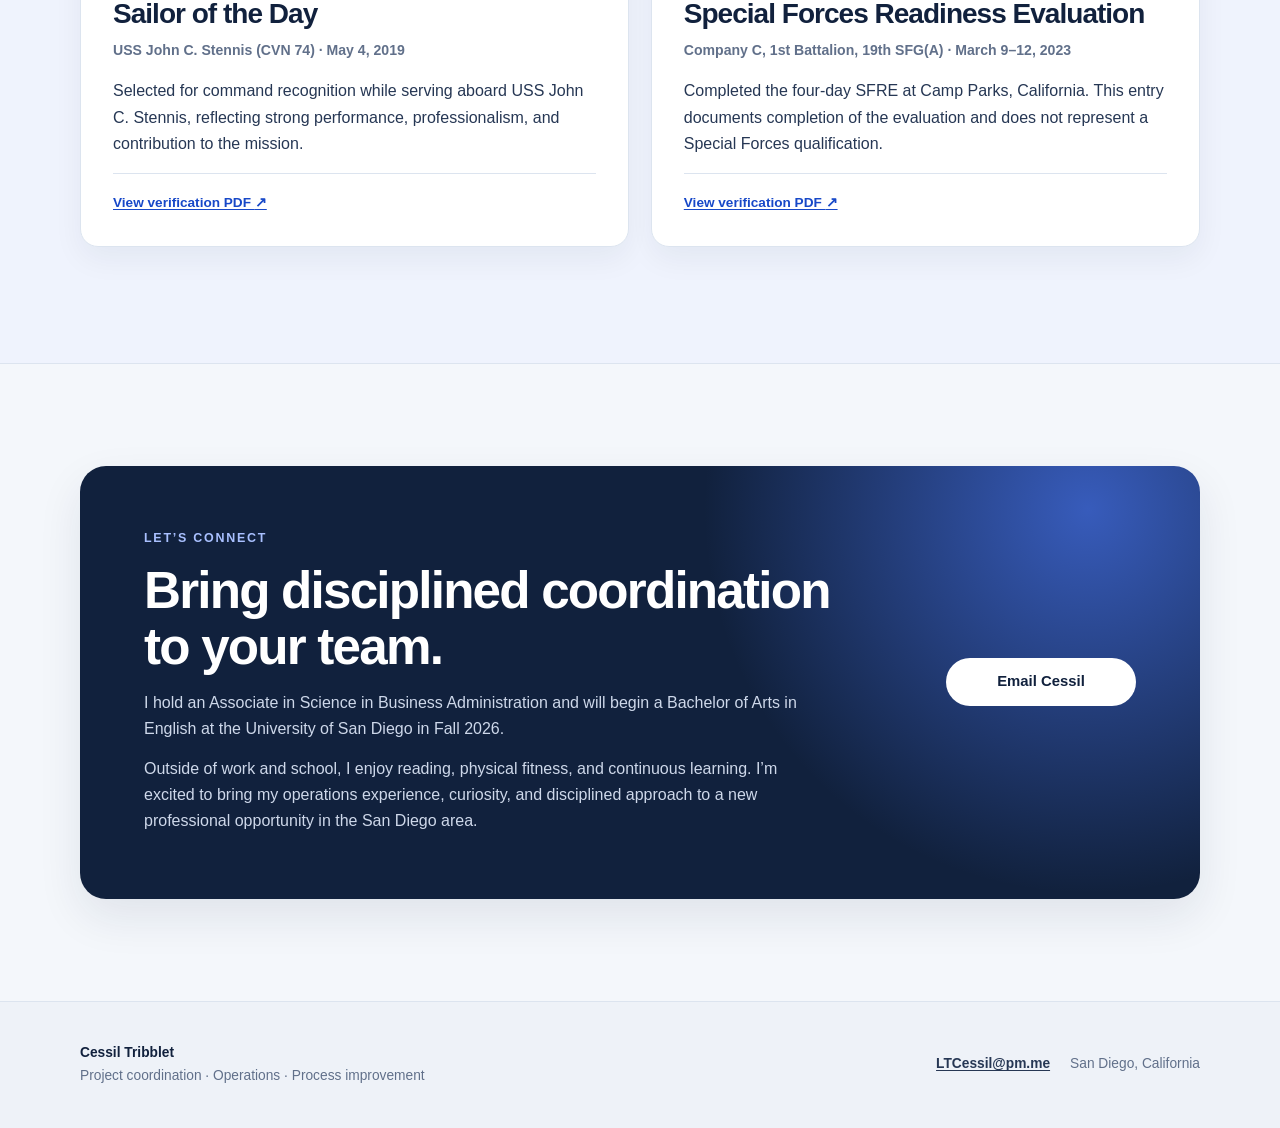
==== commit a96550c3: "Expand qualifications and contact profile Present the EAWS process as five steps, remove the email s" ====
--- a/index.html
+++ b/index.html
@@ -59,7 +59,7 @@
             <div class="button-row">
               <a
                 class="button button--secondary"
-                href="mailto:LTCessil@pm.me?subject=Project%20Coordination%20Opportunity"
+                href="mailto:LTCessil@pm.me"
               >Contact me</a>
             </div>
           </div>
@@ -268,12 +268,13 @@
               </p>
               <div class="qualification-process">
                 <p class="qualification-process__title">The qualification process</p>
-                <p>
-                  Completed damage-control and maintenance prerequisites; Common Core and
-                  CVN-specific Personnel Qualification Standards; department walkthroughs
-                  and hands-on sign-offs; a comprehensive written exam; and a
-                  senior-enlisted oral board.
-                </p>
+                <ol class="qualification-process__steps">
+                  <li>Completed damage-control and maintenance prerequisites</li>
+                  <li>Finished Common Core and CVN-specific Personnel Qualification Standards</li>
+                  <li>Completed department walkthroughs and hands-on sign-offs</li>
+                  <li>Passed a comprehensive written exam</li>
+                  <li>Completed a final senior-enlisted oral board</li>
+                </ol>
               </div>
               <div class="document-links">
                 <a href="documents/eaws-qualification-2020.pdf" target="_blank" rel="noopener">
@@ -323,10 +324,17 @@
             <div>
               <p class="eyebrow">Let’s connect</p>
               <h2 id="contact-title">Bring disciplined coordination to your team.</h2>
-              <p>
-                I’m interested in project coordination, operations, PMO support, and process
-                improvement opportunities in the San Diego area.
-              </p>
+              <div class="contact-card__details">
+                <p>
+                  I hold an Associate in Science in Business Administration and will begin
+                  a Bachelor of Arts in English at the University of San Diego in Fall 2026.
+                </p>
+                <p>
+                  Outside of work and school, I enjoy reading, physical fitness, and continuous
+                  learning. I’m excited to bring my operations experience, curiosity, and
+                  disciplined approach to a new professional opportunity in the San Diego area.
+                </p>
+              </div>
             </div>
             <div class="contact-card__actions">
               <a class="button button--primary button--light" href="mailto:LTCessil@pm.me">
--- a/styles.css
+++ b/styles.css
@@ -533,6 +533,17 @@
   margin: 0;
 }
 
+.qualification-process__steps {
+  display: grid;
+  margin: 0;
+  padding-left: 1.15rem;
+  gap: 0.35rem;
+}
+
+.qualification-process__steps li {
+  padding-left: 0.2rem;
+}
+
 .qualification-process__title {
   margin-bottom: 0.4rem !important;
   color: var(--ink) !important;
@@ -585,10 +596,17 @@
   color: white;
 }
 
-.contact-card p:last-child {
+.contact-card__details {
   max-width: 680px;
-  margin-bottom: 0;
   color: #ced8ea;
+}
+
+.contact-card__details p {
+  margin: 0;
+}
+
+.contact-card__details p + p {
+  margin-top: 0.8rem;
 }
 
 .contact-card__actions {
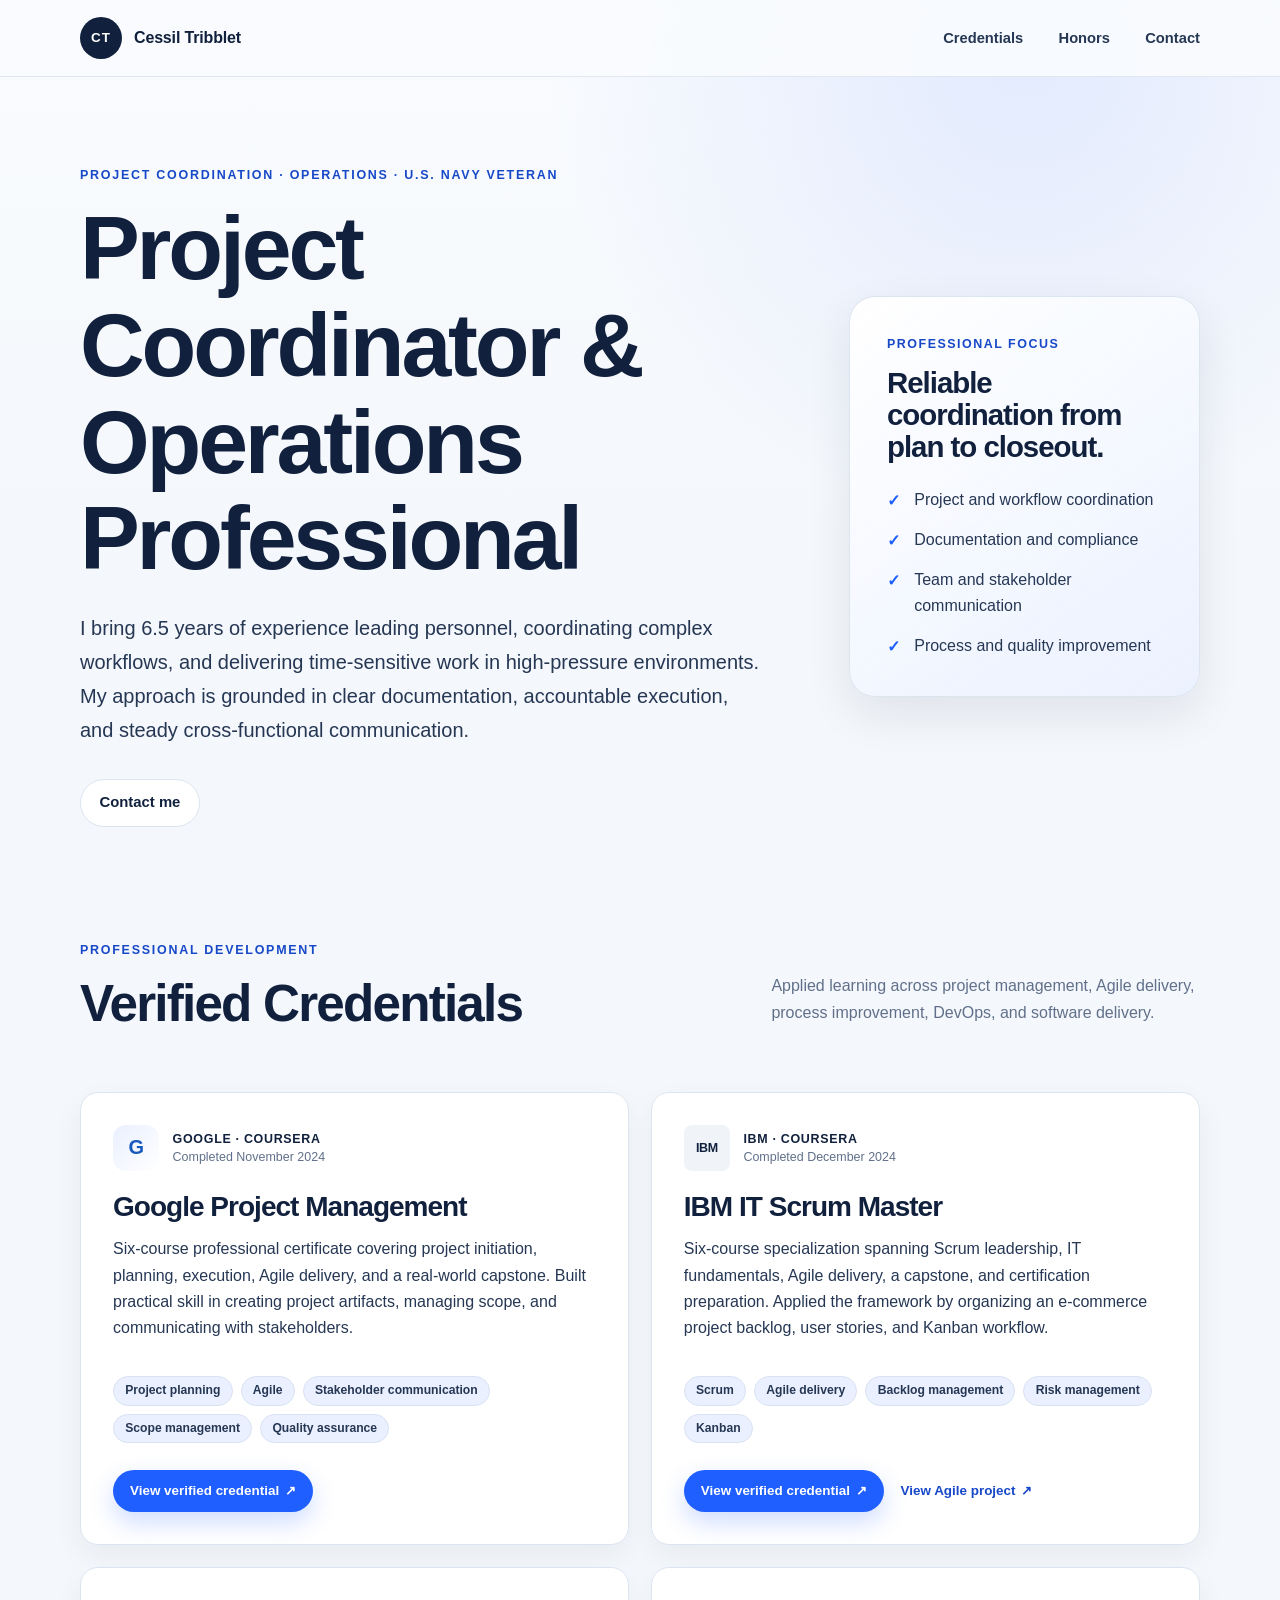
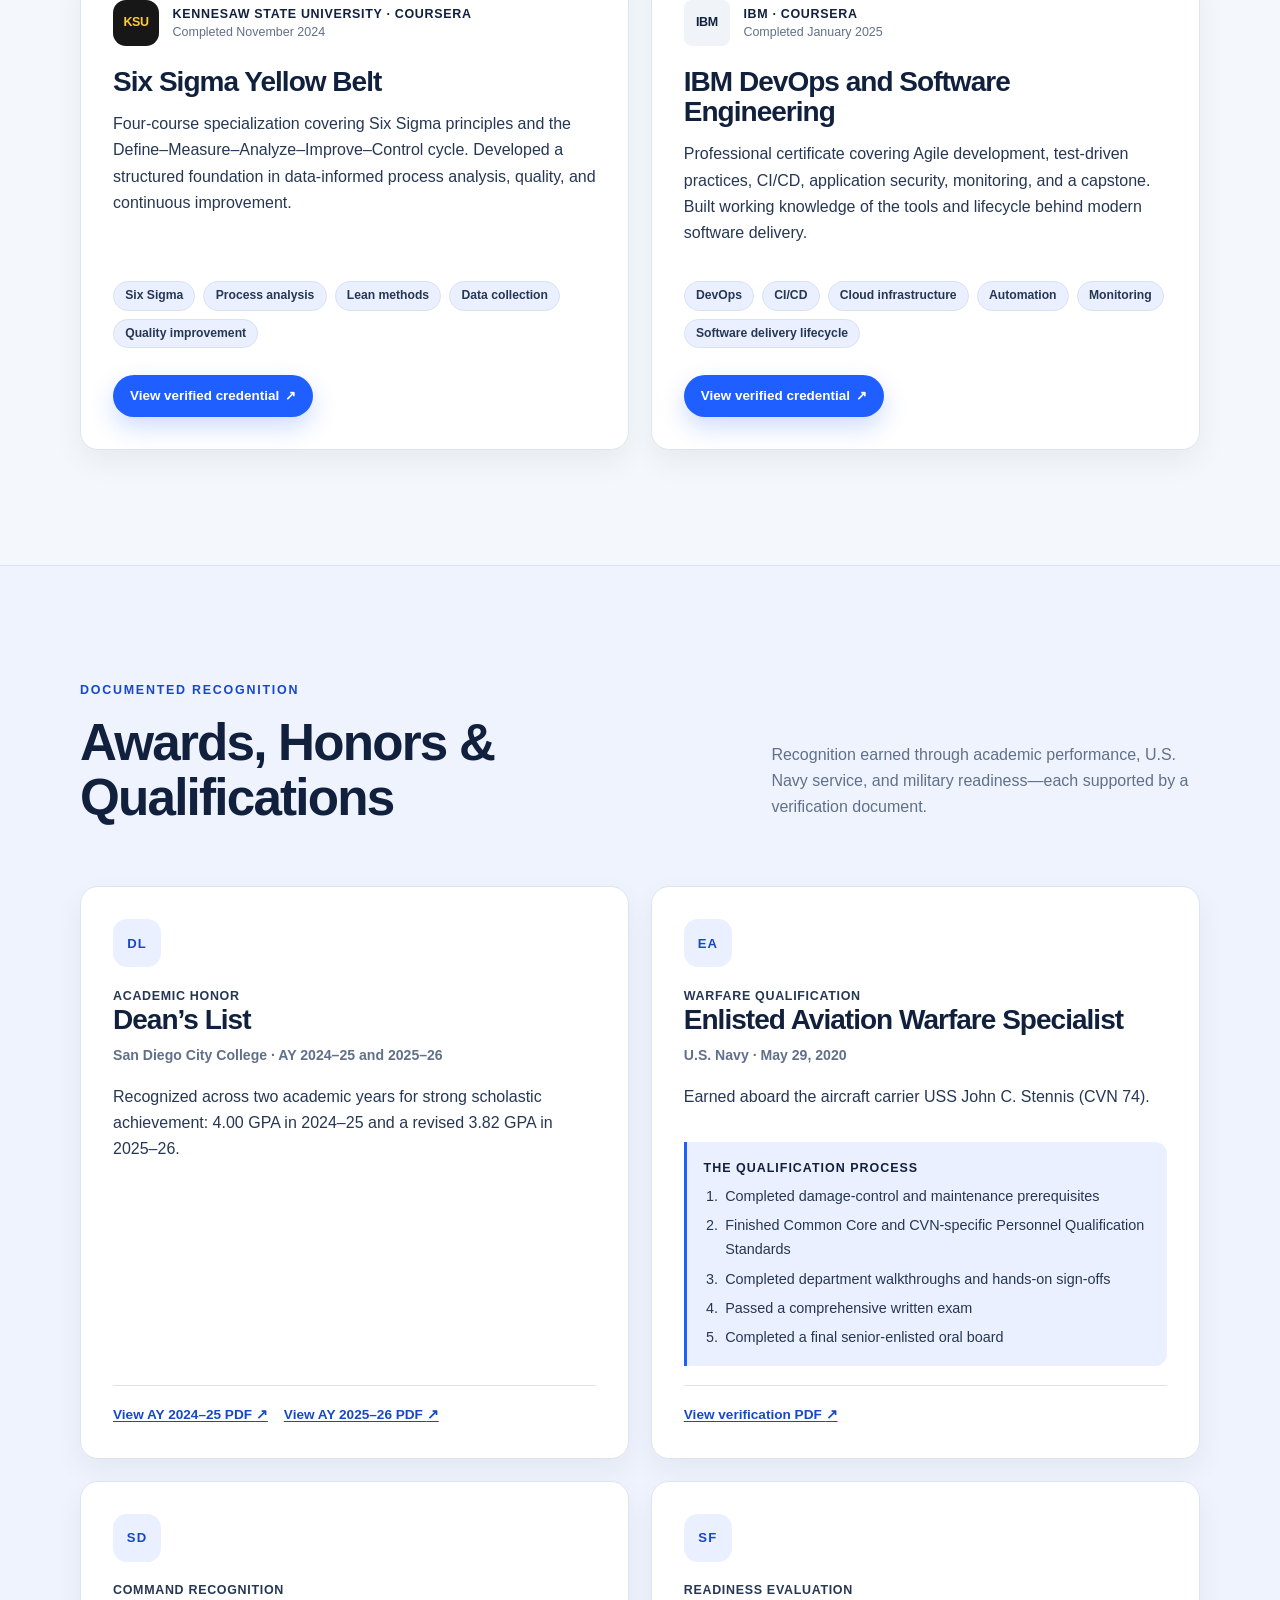
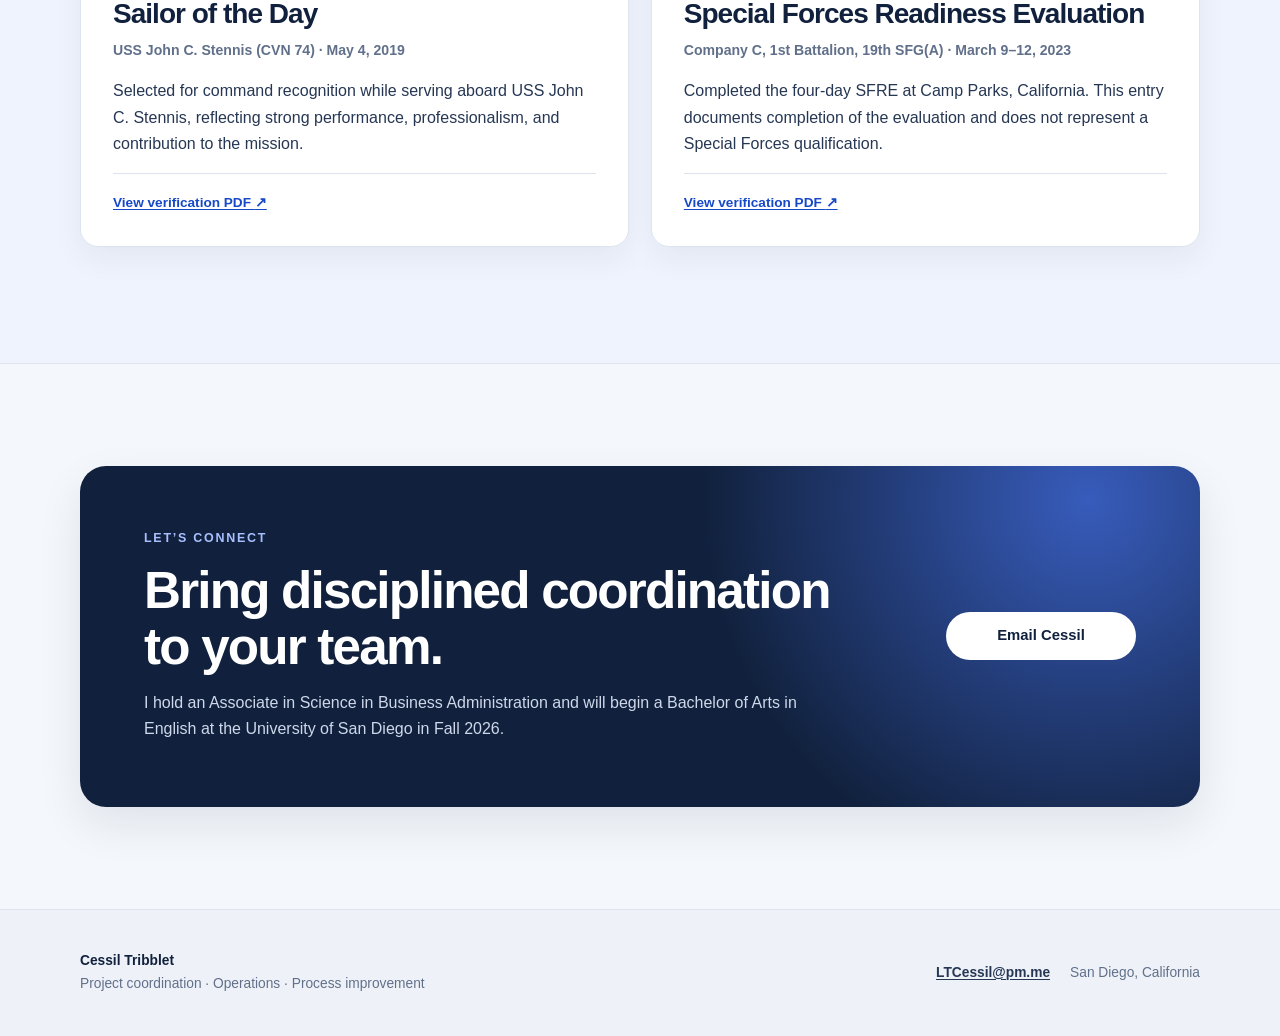
==== commit 6b524c17: "Simplify Let’s Connect profile Remove the personal-interests and San Diego-area wording while retain" ====
--- a/index.html
+++ b/index.html
@@ -329,11 +329,6 @@
                   I hold an Associate in Science in Business Administration and will begin
                   a Bachelor of Arts in English at the University of San Diego in Fall 2026.
                 </p>
-                <p>
-                  Outside of work and school, I enjoy reading, physical fitness, and continuous
-                  learning. I’m excited to bring my operations experience, curiosity, and
-                  disciplined approach to a new professional opportunity in the San Diego area.
-                </p>
               </div>
             </div>
             <div class="contact-card__actions">
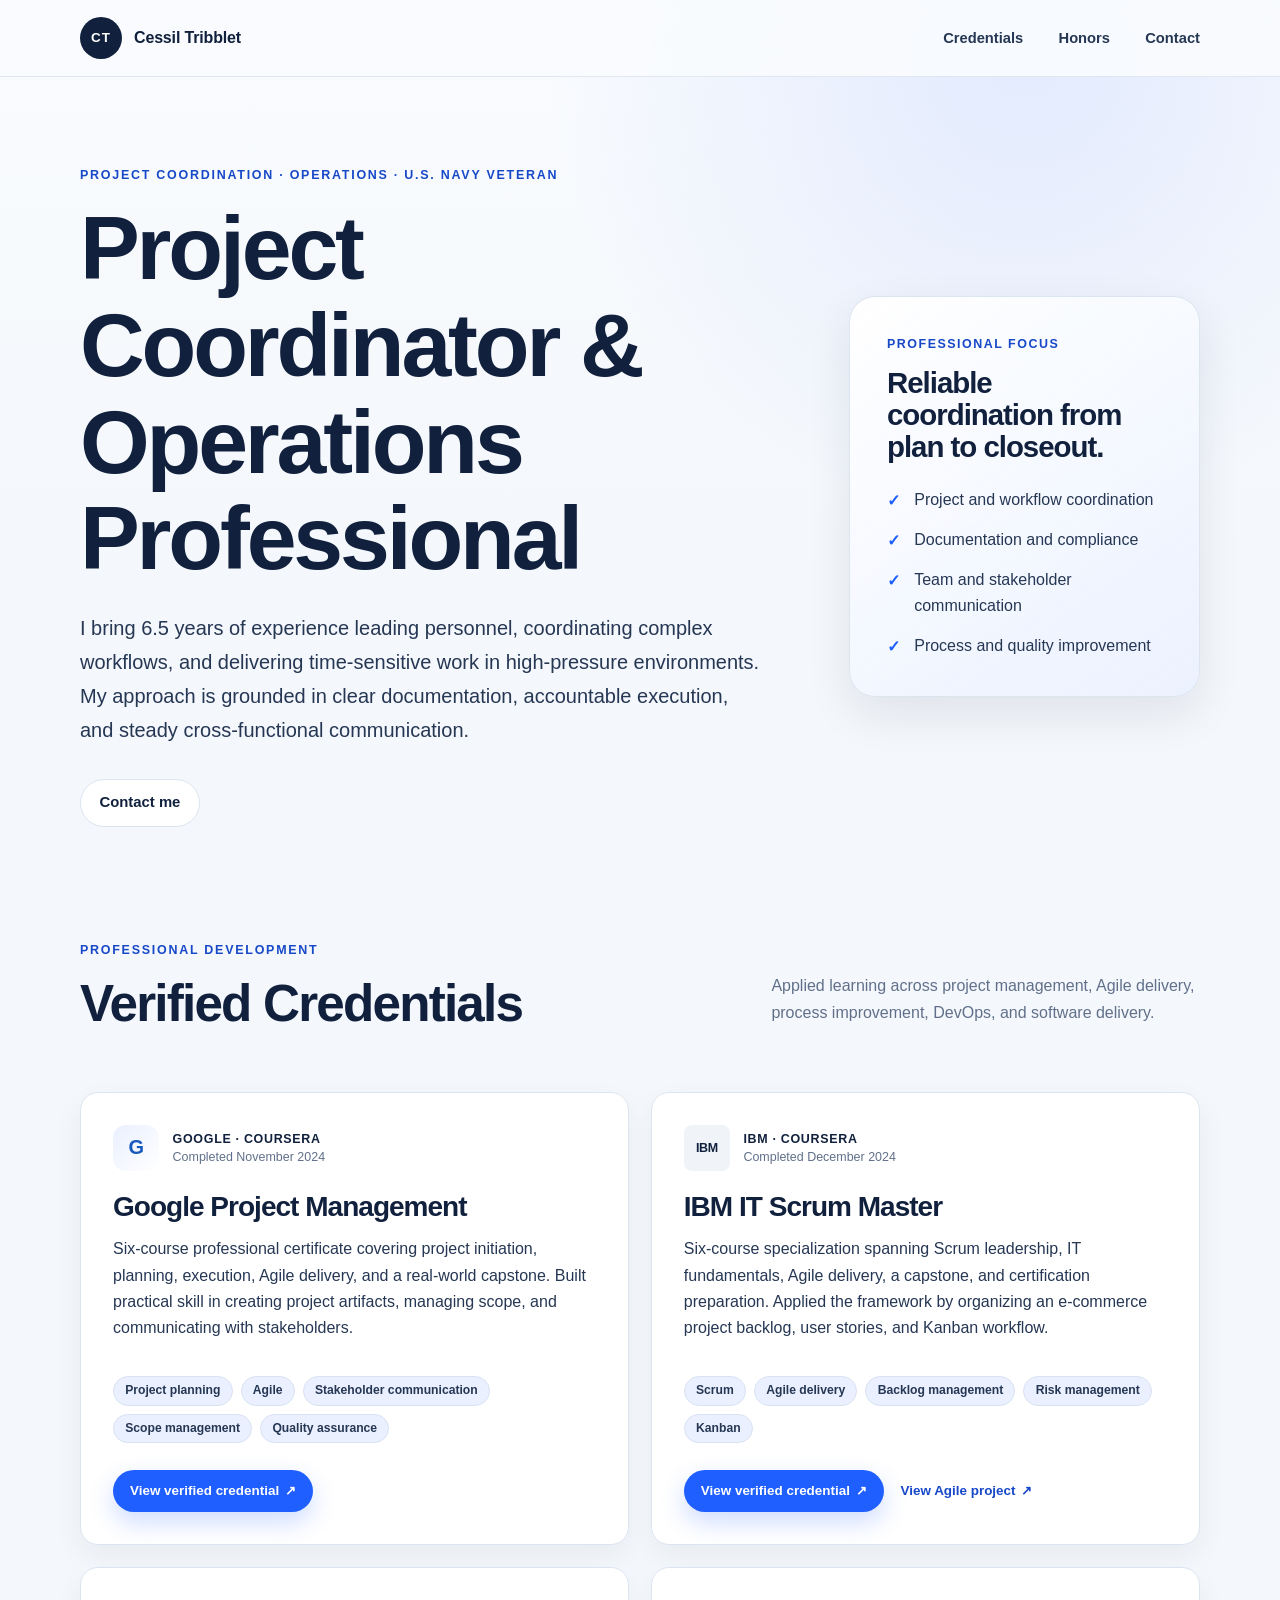
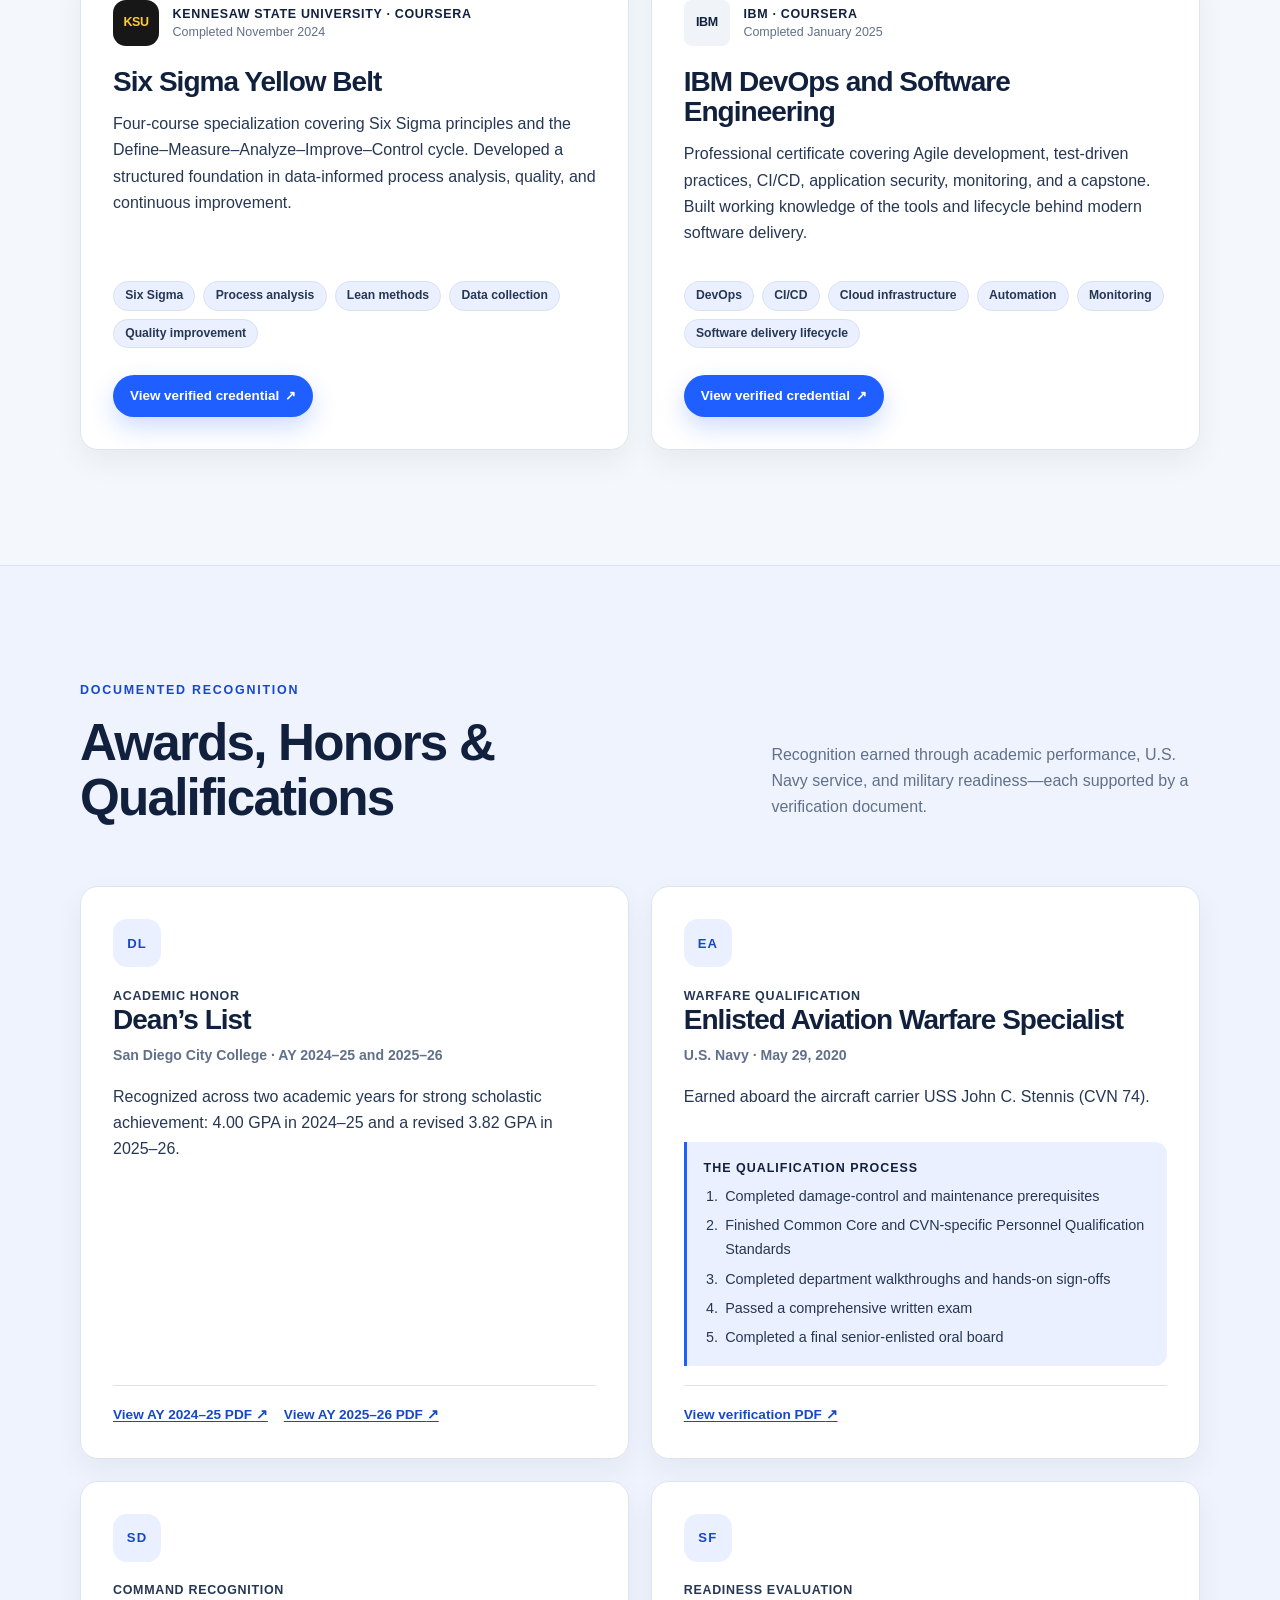
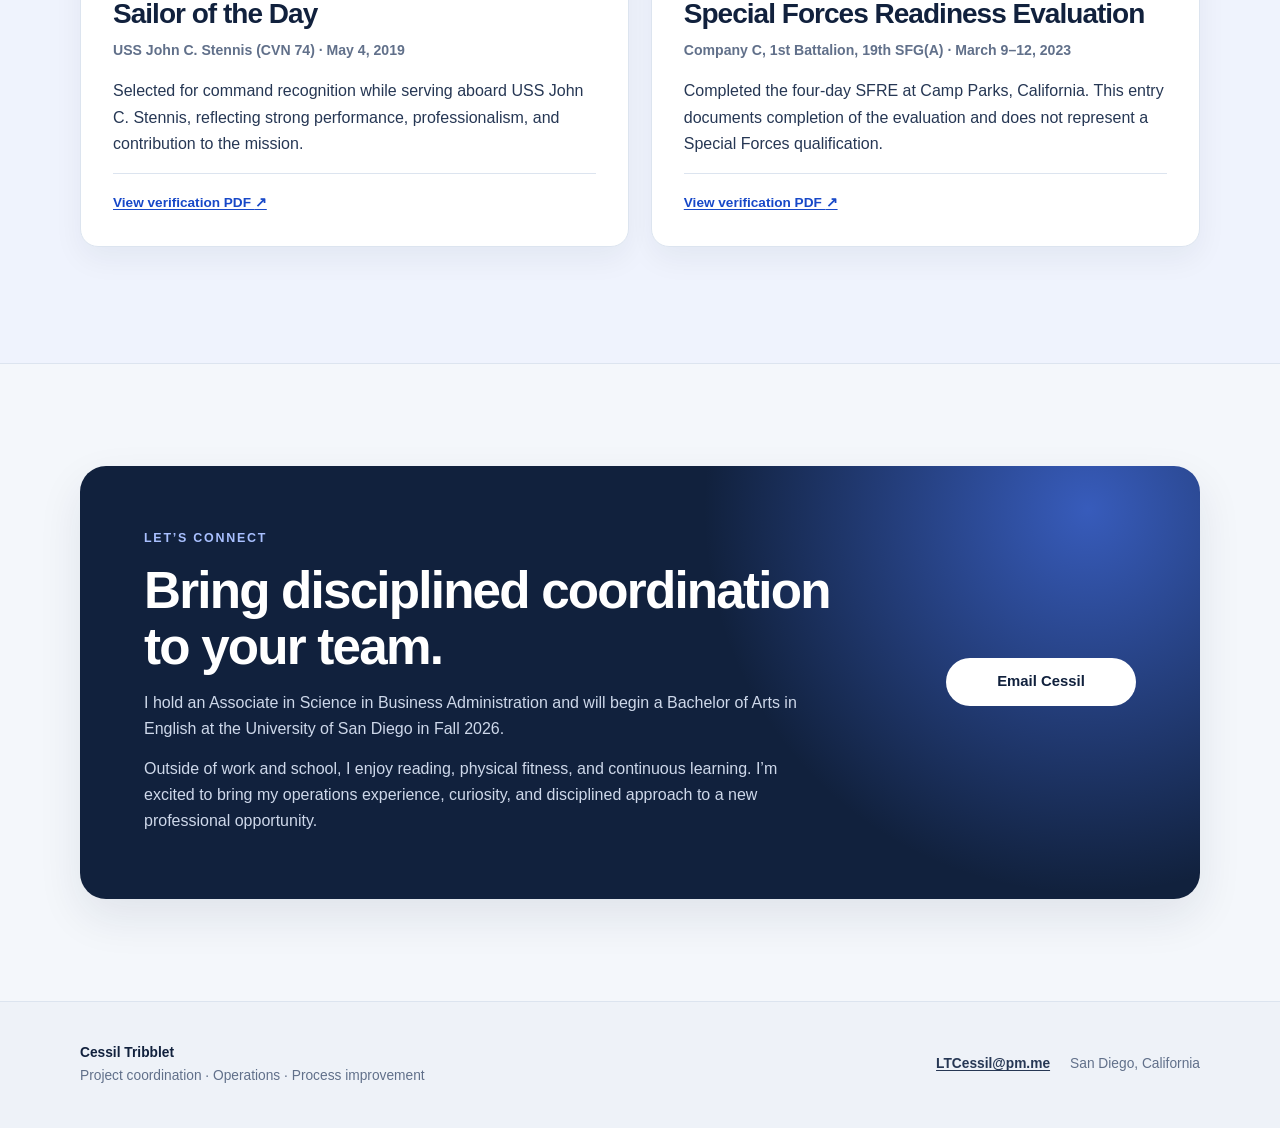
==== commit ba4128a4: "Finalize Let’s Connect copy Restore the personal-interests and employment sentence while removing th" ====
--- a/index.html
+++ b/index.html
@@ -325,11 +325,16 @@
               <p class="eyebrow">Let’s connect</p>
               <h2 id="contact-title">Bring disciplined coordination to your team.</h2>
               <div class="contact-card__details">
-                <p>
-                  I hold an Associate in Science in Business Administration and will begin
-                  a Bachelor of Arts in English at the University of San Diego in Fall 2026.
-                </p>
-              </div>
+          <p>
+            I hold an Associate in Science in Business Administration and will begin
+            a Bachelor of Arts in English at the University of San Diego in Fall 2026.
+          </p>
+          <p>
+            Outside of work and school, I enjoy reading, physical fitness, and continuous
+            learning. I’m excited to bring my operations experience, curiosity, and
+            disciplined approach to a new professional opportunity.
+          </p>
+        </div>
             </div>
             <div class="contact-card__actions">
               <a class="button button--primary button--light" href="mailto:LTCessil@pm.me">
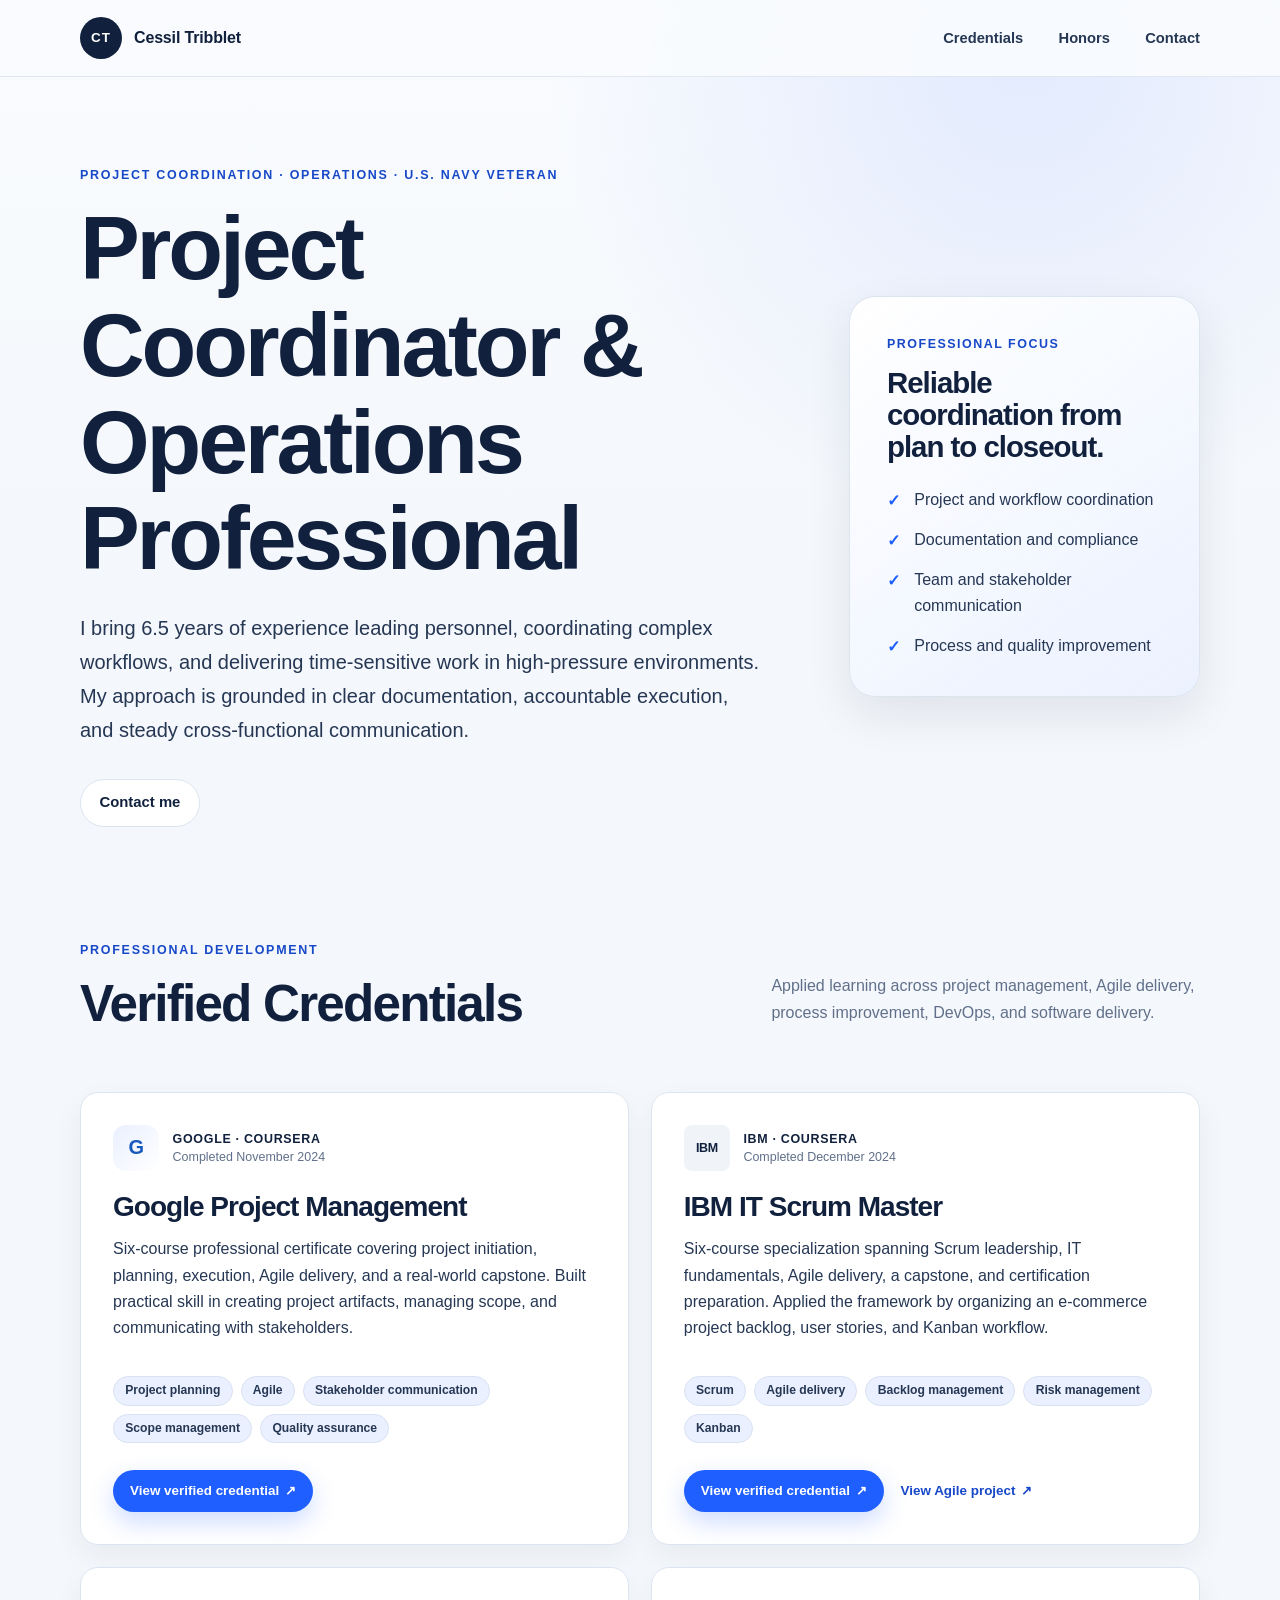
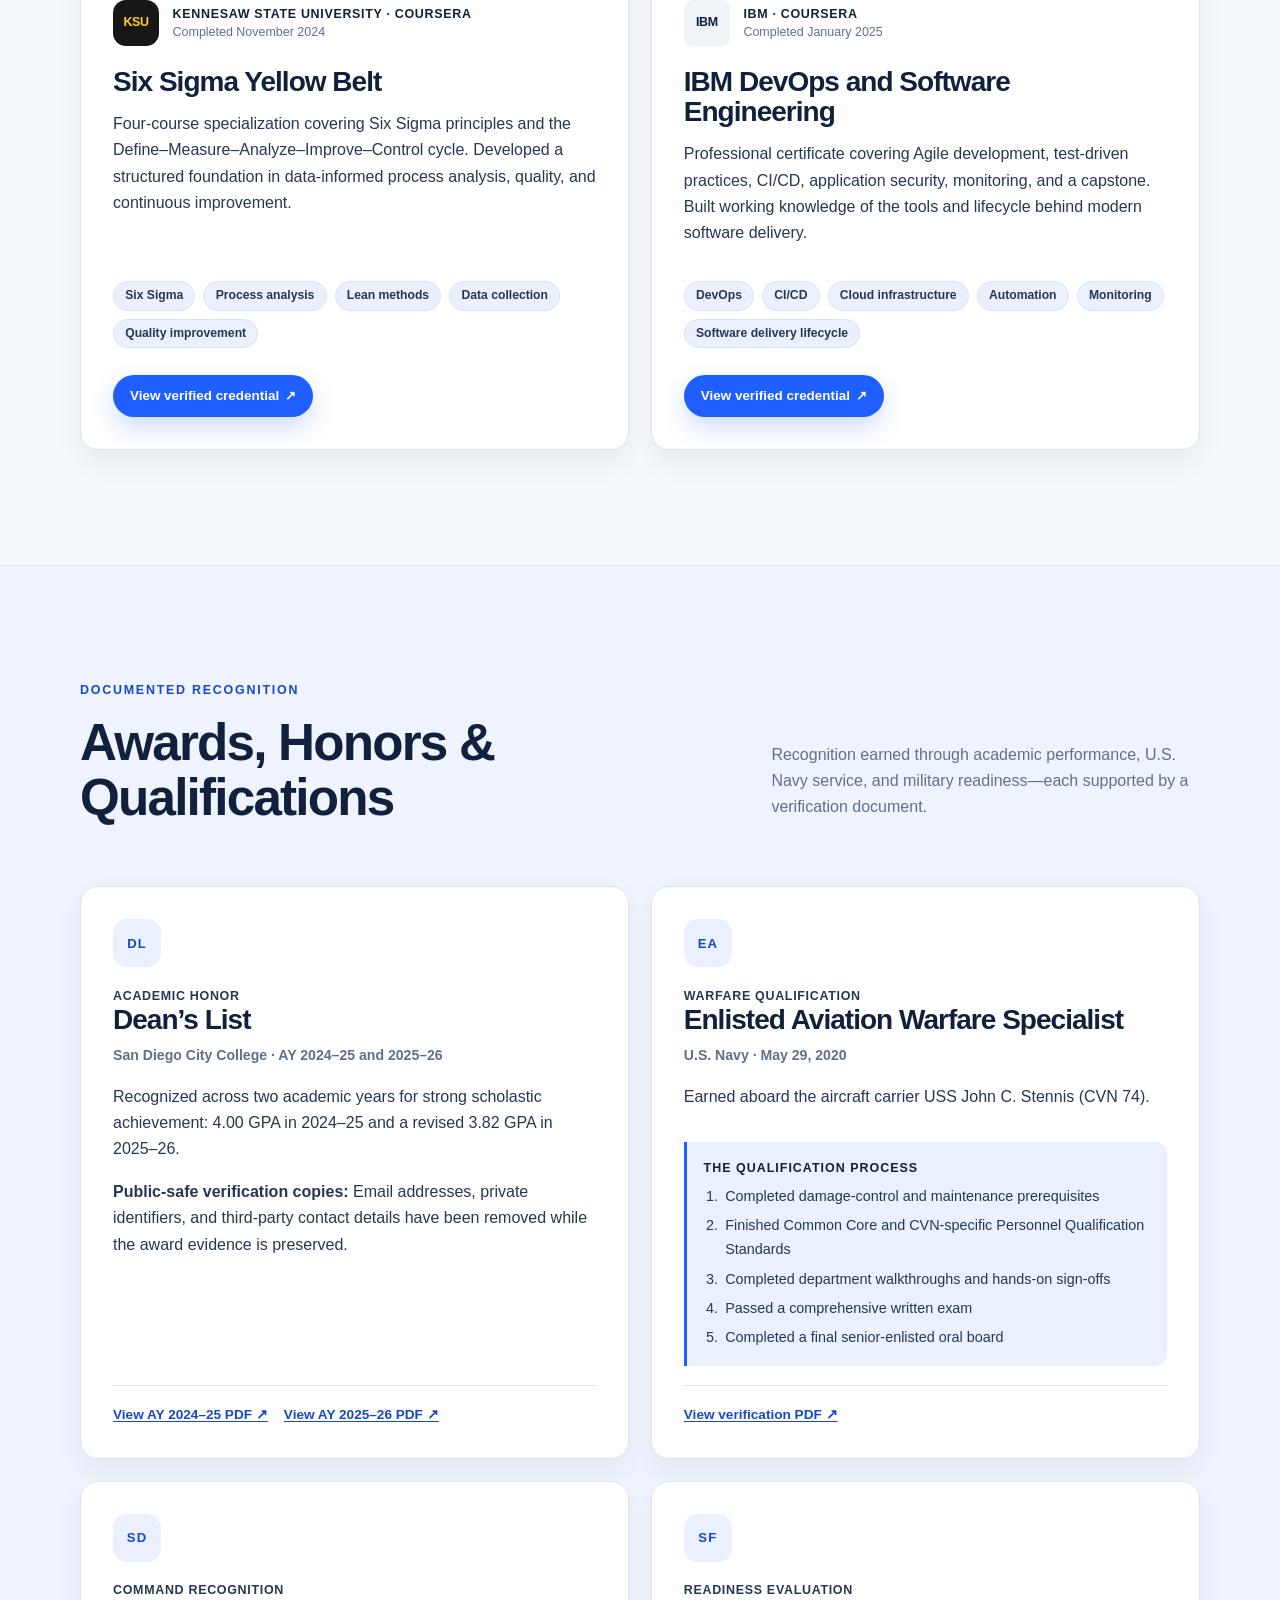
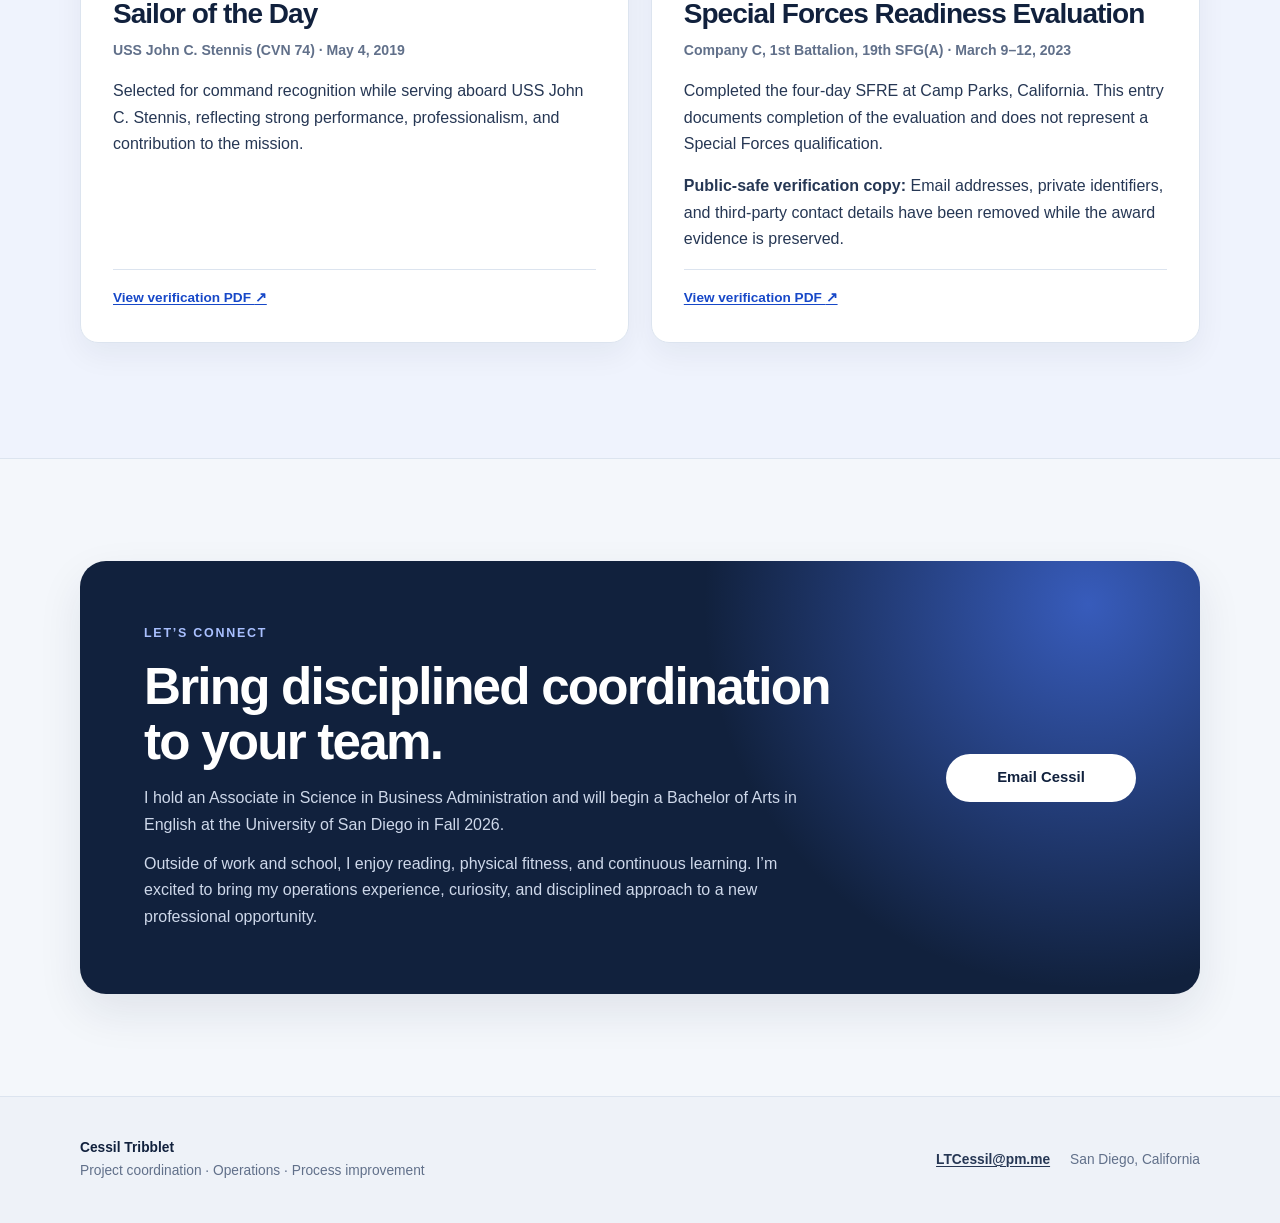
==== commit 40316ed0: "Add public-safe verification notes Clarify that the Dean’s List and SFRE verification documents omit" ====
--- a/index.html
+++ b/index.html
@@ -248,6 +248,11 @@
                 Recognized across two academic years for strong scholastic achievement:
                 4.00 GPA in 2024–25 and a revised 3.82 GPA in 2025–26.
               </p>
+              <p>
+                <strong>Public-safe verification copies:</strong> Email addresses, private
+                identifiers, and third-party contact details have been removed while the
+                award evidence is preserved.
+              </p>
               <div class="document-links" aria-label="Dean's List verification documents">
                 <a href="documents/deans-list-2024-2025.pdf" target="_blank" rel="noopener">
                   View AY 2024–25 PDF <span aria-hidden="true">↗</span>
@@ -307,6 +312,11 @@
               <p>
                 Completed the four-day SFRE at Camp Parks, California. This entry documents
                 completion of the evaluation and does not represent a Special Forces qualification.
+              </p>
+              <p>
+                <strong>Public-safe verification copy:</strong> Email addresses, private
+                identifiers, and third-party contact details have been removed while the
+                award evidence is preserved.
               </p>
               <div class="document-links">
                 <a href="documents/sfre-completion-2023.pdf" target="_blank" rel="noopener">
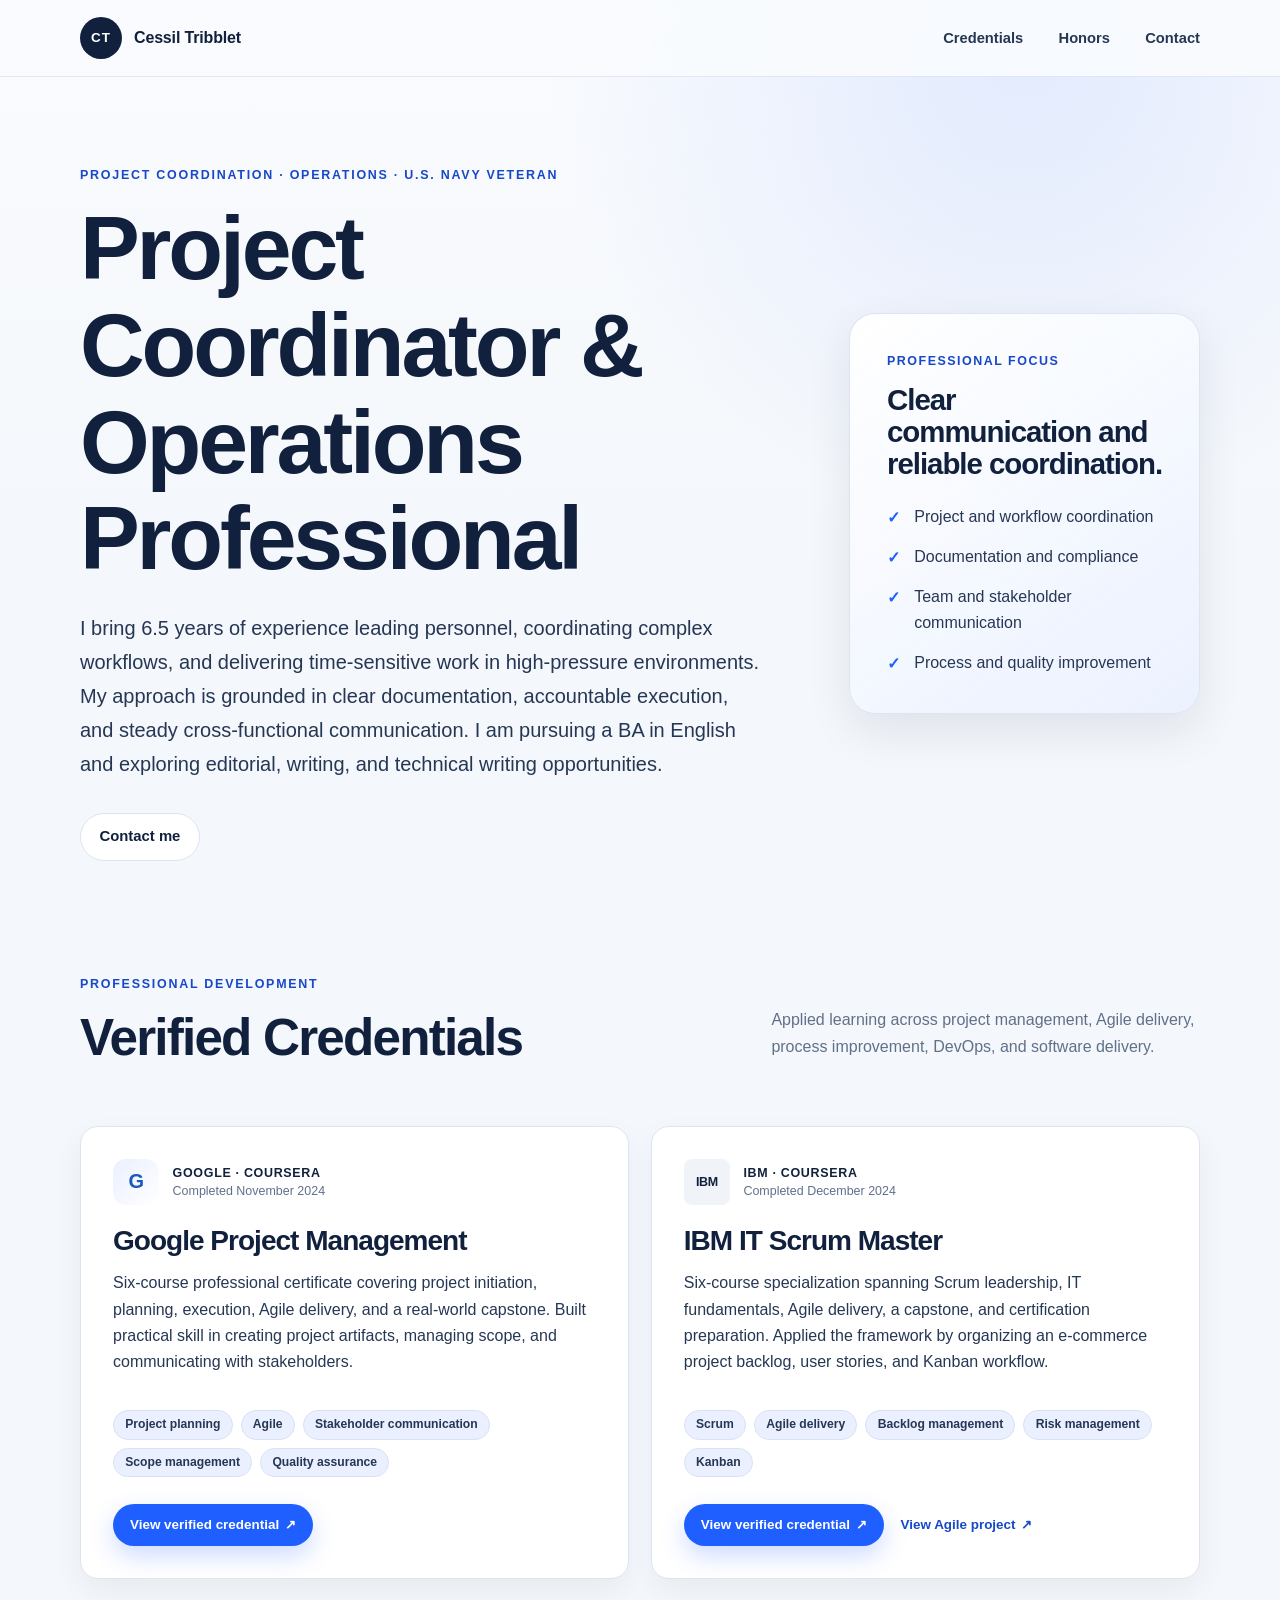
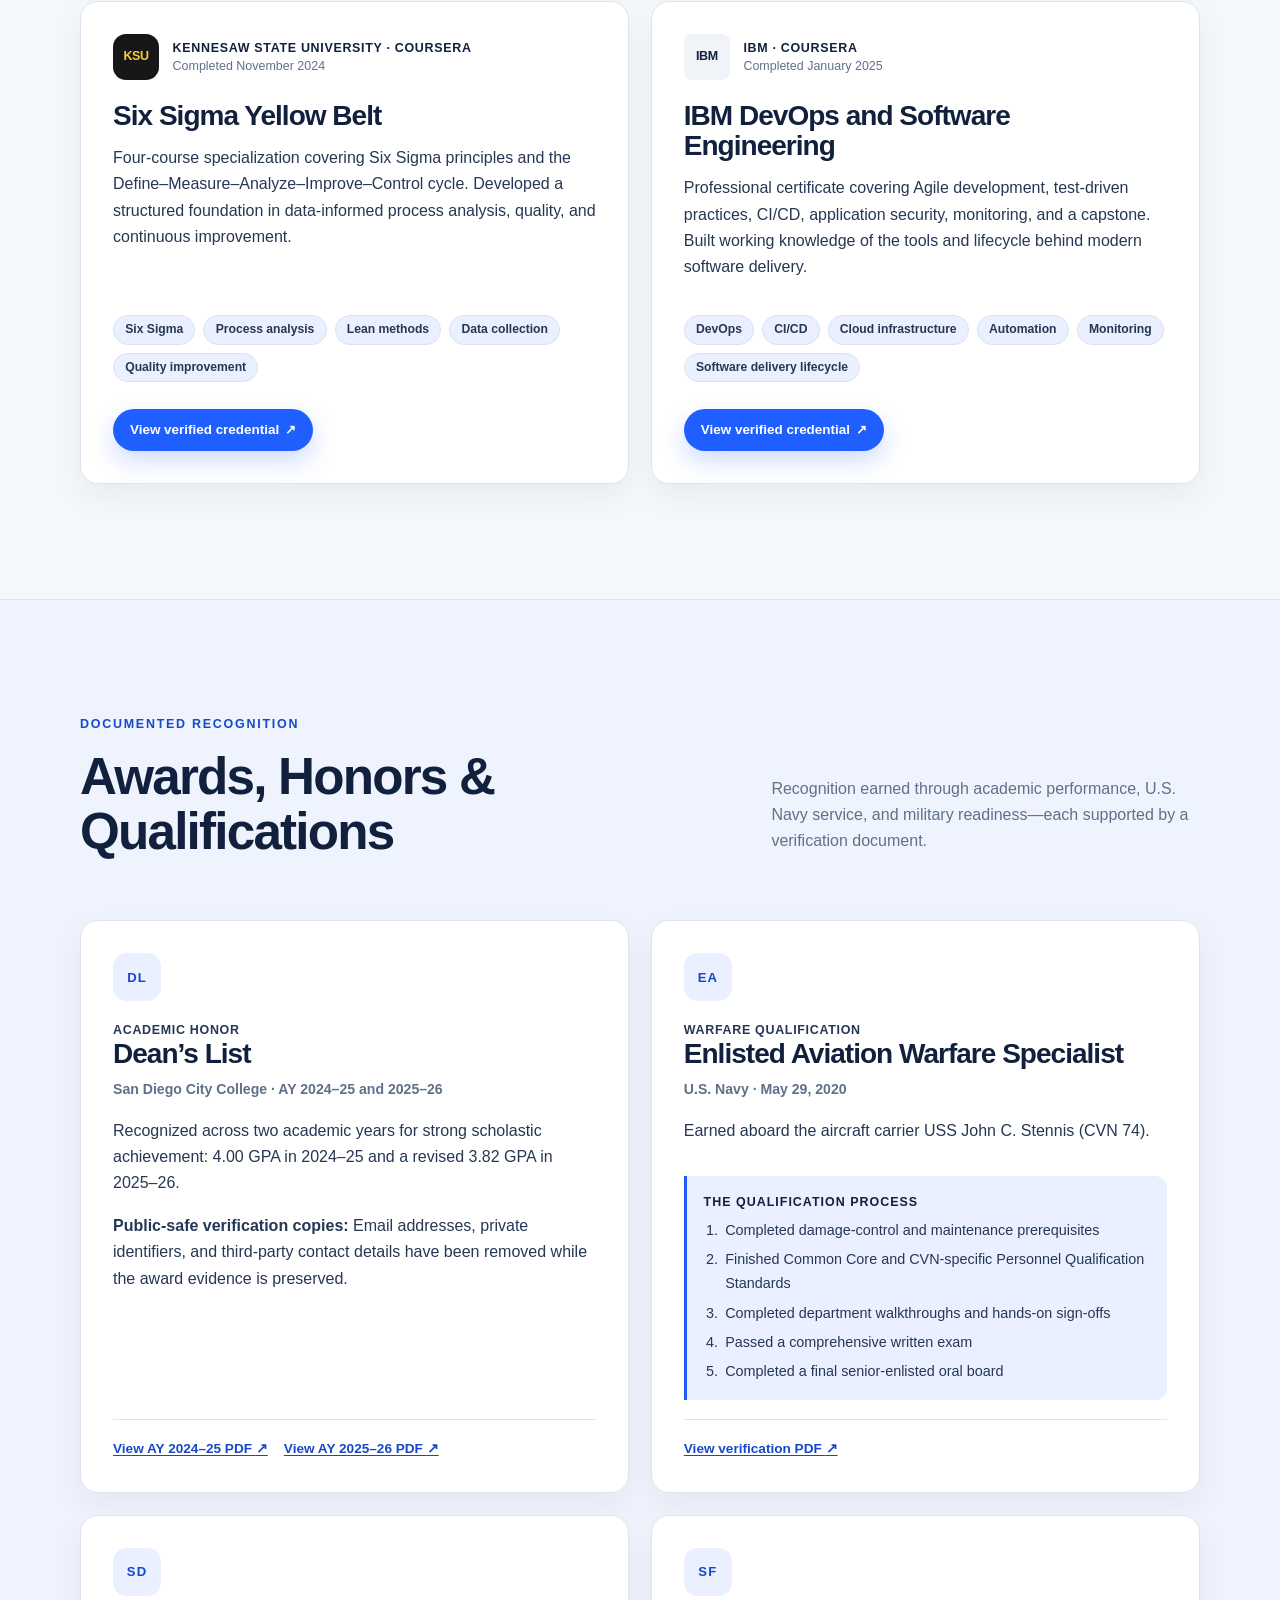
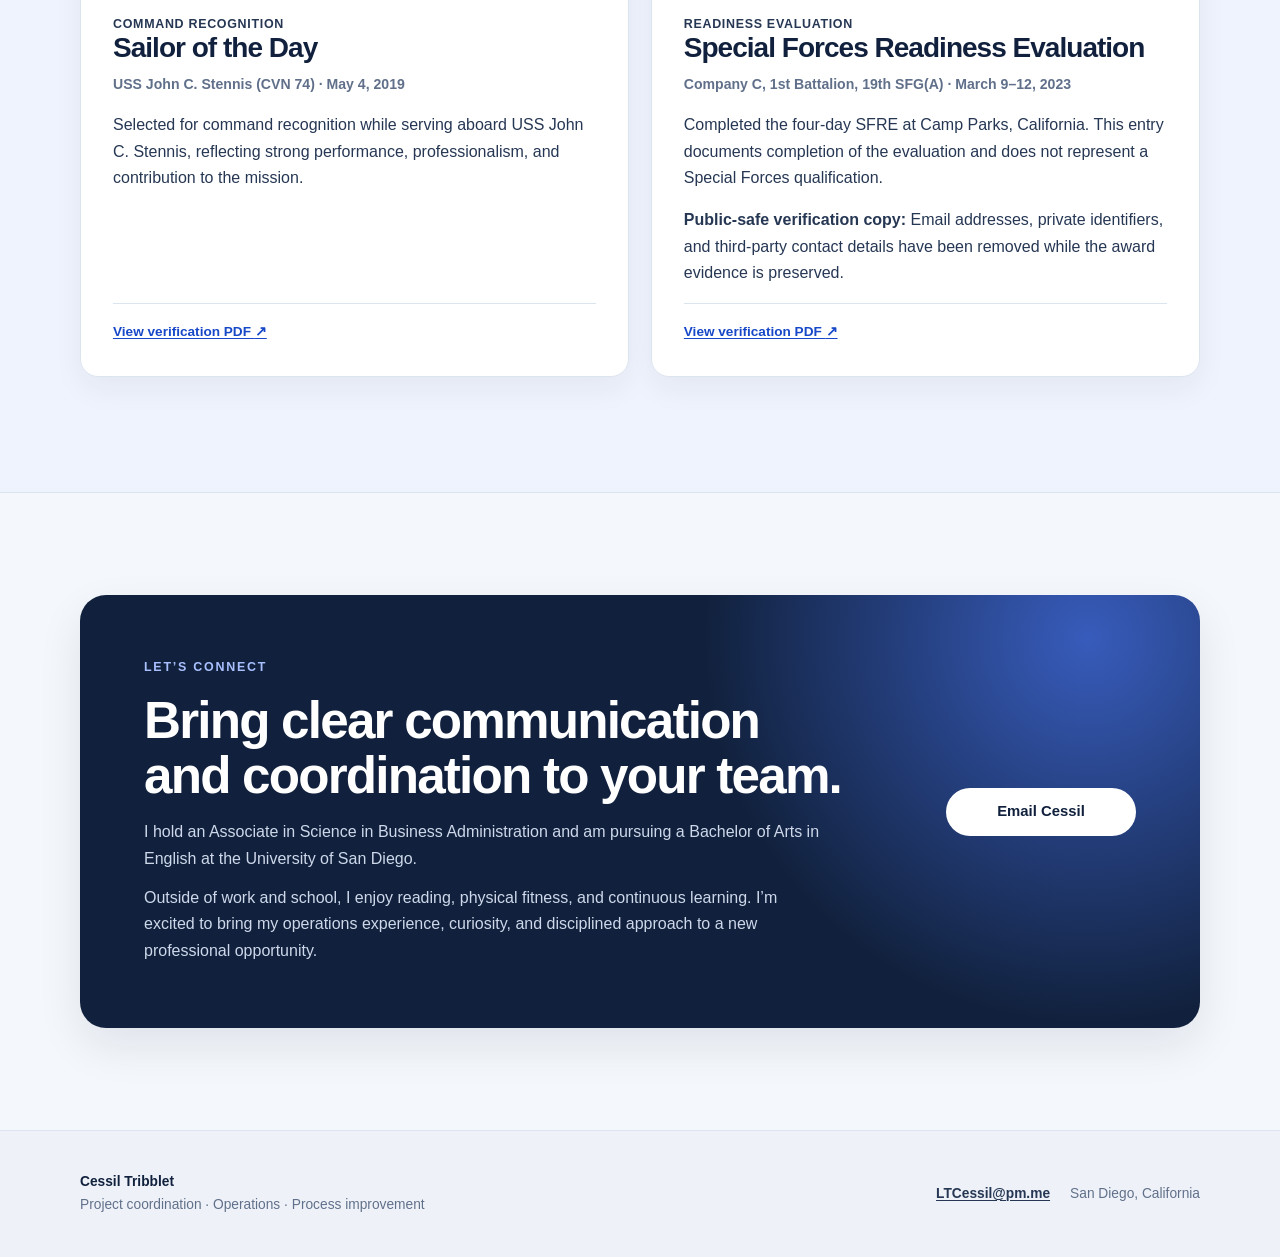
==== commit a4c25415: "Update education and professional focus" ====
--- a/index.html
+++ b/index.html
@@ -17,7 +17,7 @@
     <meta property="og:title" content="Cessil Tribblet | Project Coordinator &amp; Operations Professional">
     <meta
       property="og:description"
-      content="U.S. Navy veteran bringing disciplined project coordination, operations leadership, and process improvement experience."
+      content="U.S. Navy veteran and English student bringing experience in documentation, project coordination, and operations."
     >
     <meta property="og:url" content="https://tcessil.github.io/cessil-professional-certificates/">
     <meta
@@ -54,7 +54,8 @@
               I bring 6.5 years of experience leading personnel, coordinating complex
               workflows, and delivering time-sensitive work in high-pressure environments.
               My approach is grounded in clear documentation, accountable execution, and
-              steady cross-functional communication.
+              steady cross-functional communication. I am pursuing a BA in English and
+              exploring editorial, writing, and technical writing opportunities.
             </p>
             <div class="button-row">
               <a
@@ -66,7 +67,7 @@
 
           <aside class="focus-card" aria-label="Professional focus">
             <p class="focus-card__label">Professional focus</p>
-            <h2>Reliable coordination from plan to closeout.</h2>
+            <h2>Clear communication and reliable coordination.</h2>
             <ul class="check-list">
               <li>Project and workflow coordination</li>
               <li>Documentation and compliance</li>
@@ -333,11 +334,11 @@
           <div class="contact-card">
             <div>
               <p class="eyebrow">Let’s connect</p>
-              <h2 id="contact-title">Bring disciplined coordination to your team.</h2>
+              <h2 id="contact-title">Bring clear communication and coordination to your team.</h2>
               <div class="contact-card__details">
           <p>
-            I hold an Associate in Science in Business Administration and will begin
-            a Bachelor of Arts in English at the University of San Diego in Fall 2026.
+            I hold an Associate in Science in Business Administration and am pursuing
+            a Bachelor of Arts in English at the University of San Diego.
           </p>
           <p>
             Outside of work and school, I enjoy reading, physical fitness, and continuous
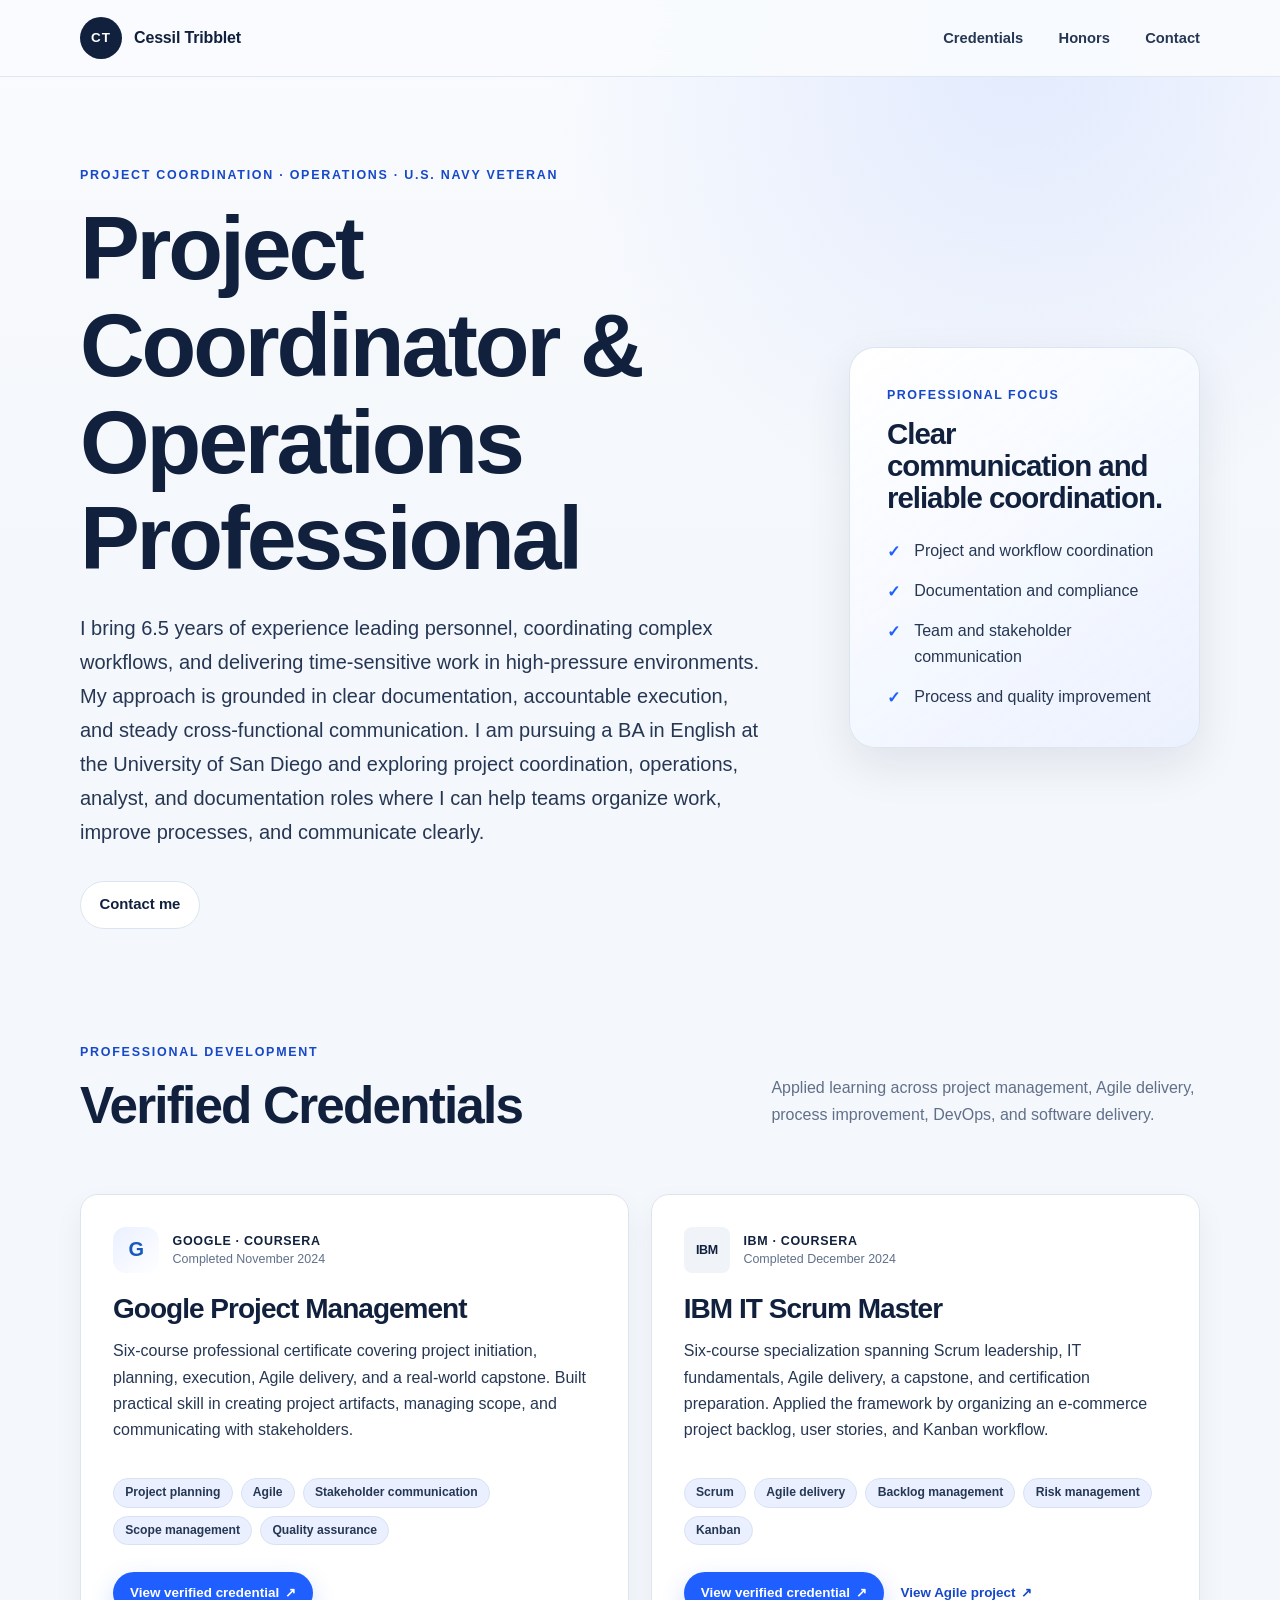
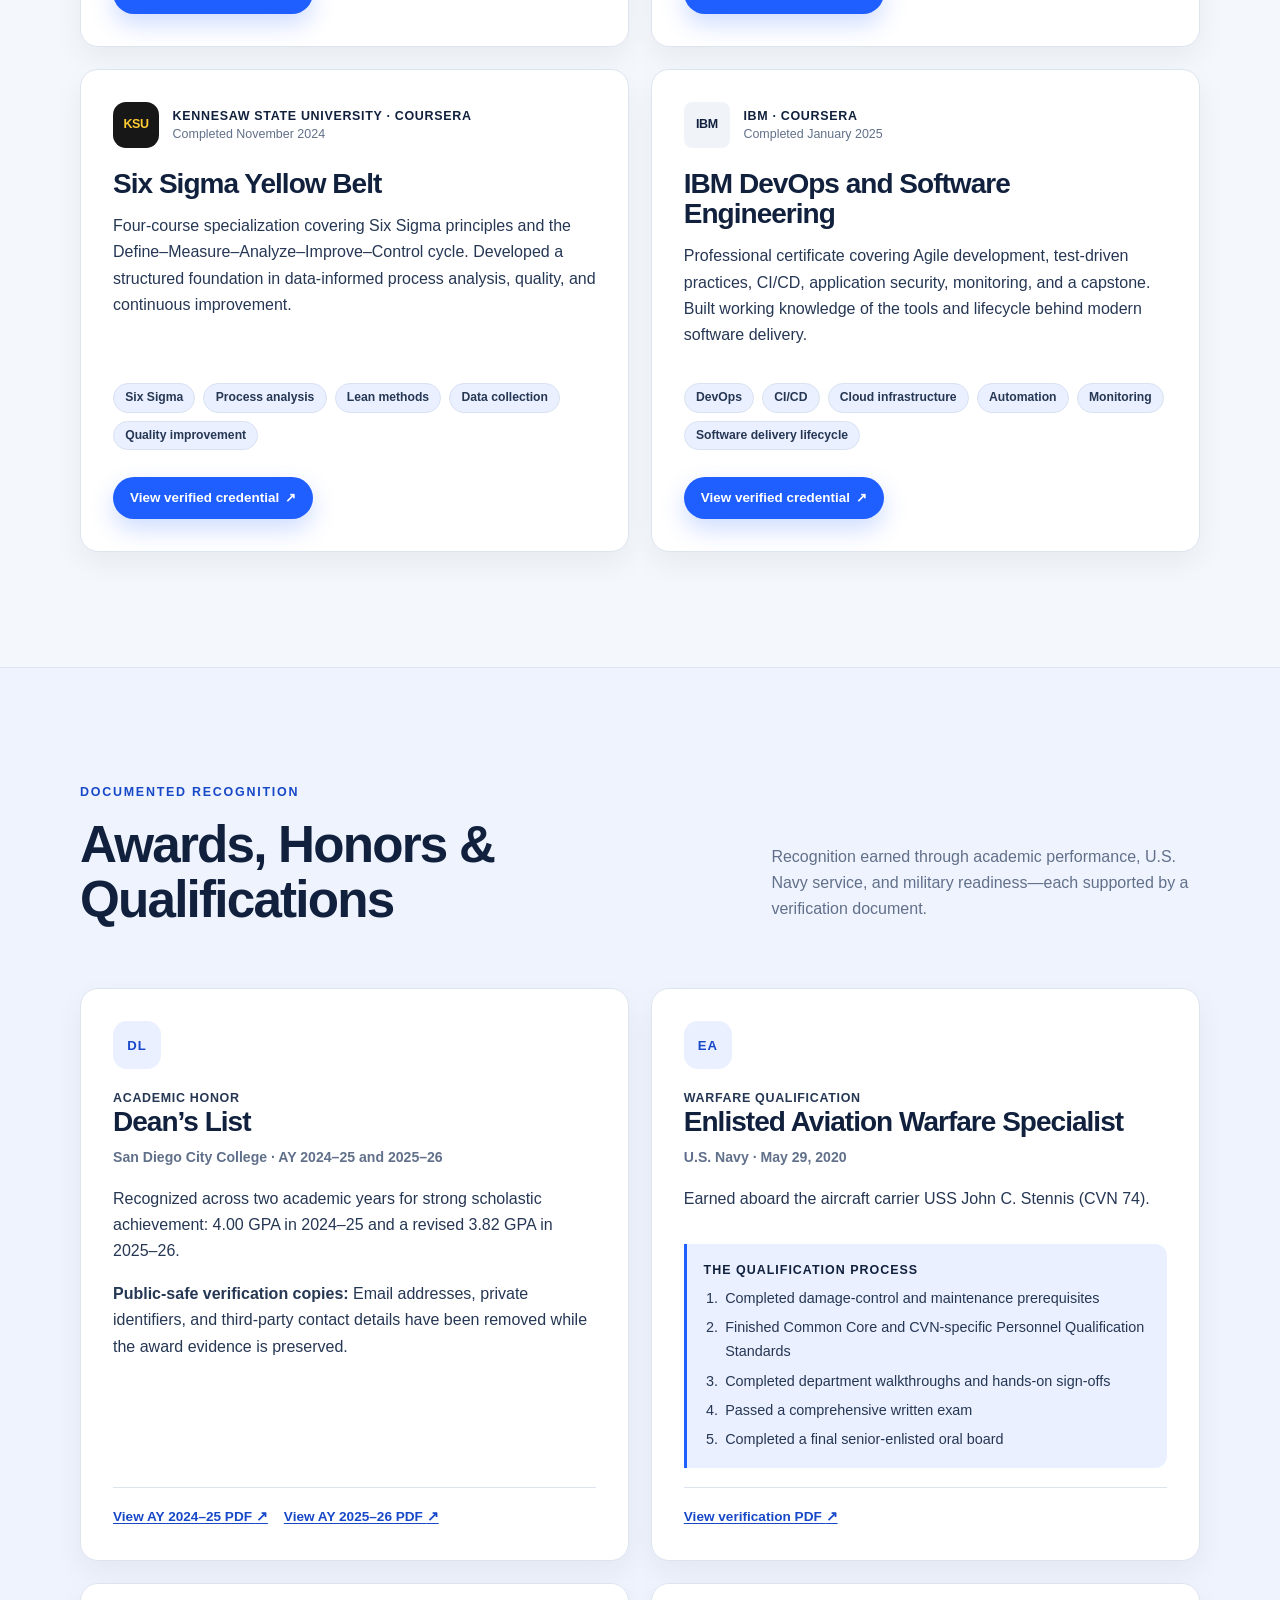
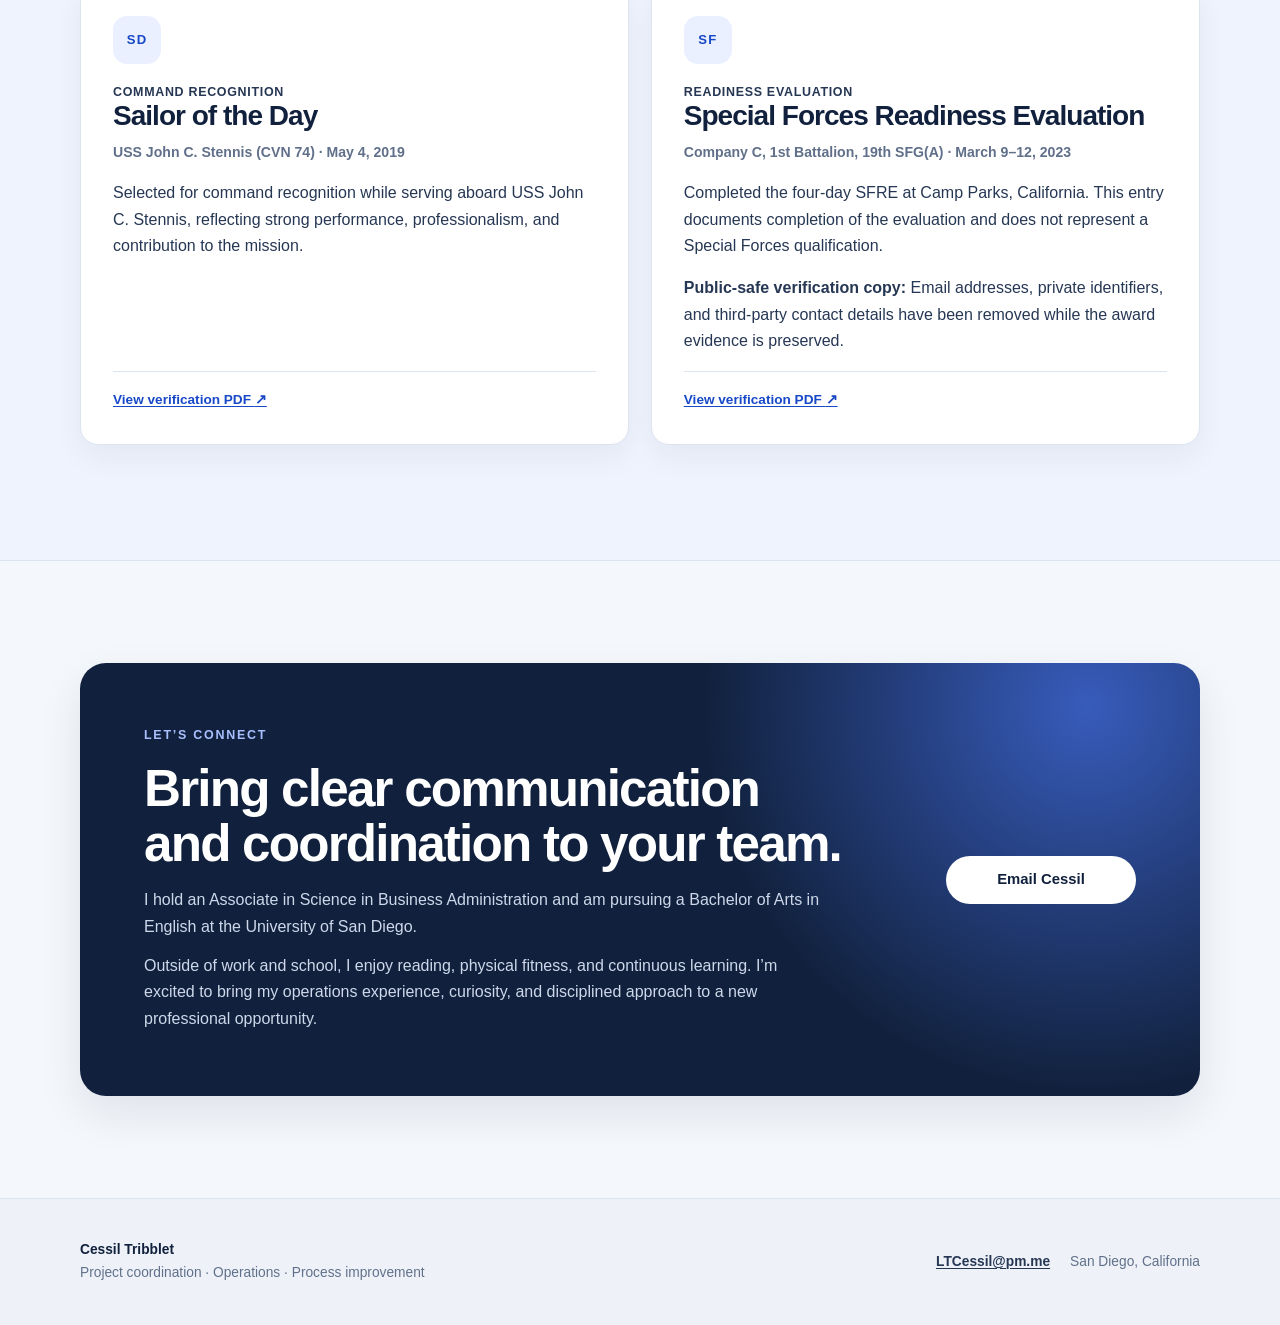
==== commit db2e980a: "Align portfolio career interests with job application baseline" ====
--- a/index.html
+++ b/index.html
@@ -54,8 +54,10 @@
               I bring 6.5 years of experience leading personnel, coordinating complex
               workflows, and delivering time-sensitive work in high-pressure environments.
               My approach is grounded in clear documentation, accountable execution, and
-              steady cross-functional communication. I am pursuing a BA in English and
-              exploring editorial, writing, and technical writing opportunities.
+              steady cross-functional communication. I am pursuing a BA in English at the
+              University of San Diego and exploring project coordination, operations,
+              analyst, and documentation roles where I can help teams organize work,
+              improve processes, and communicate clearly.
             </p>
             <div class="button-row">
               <a
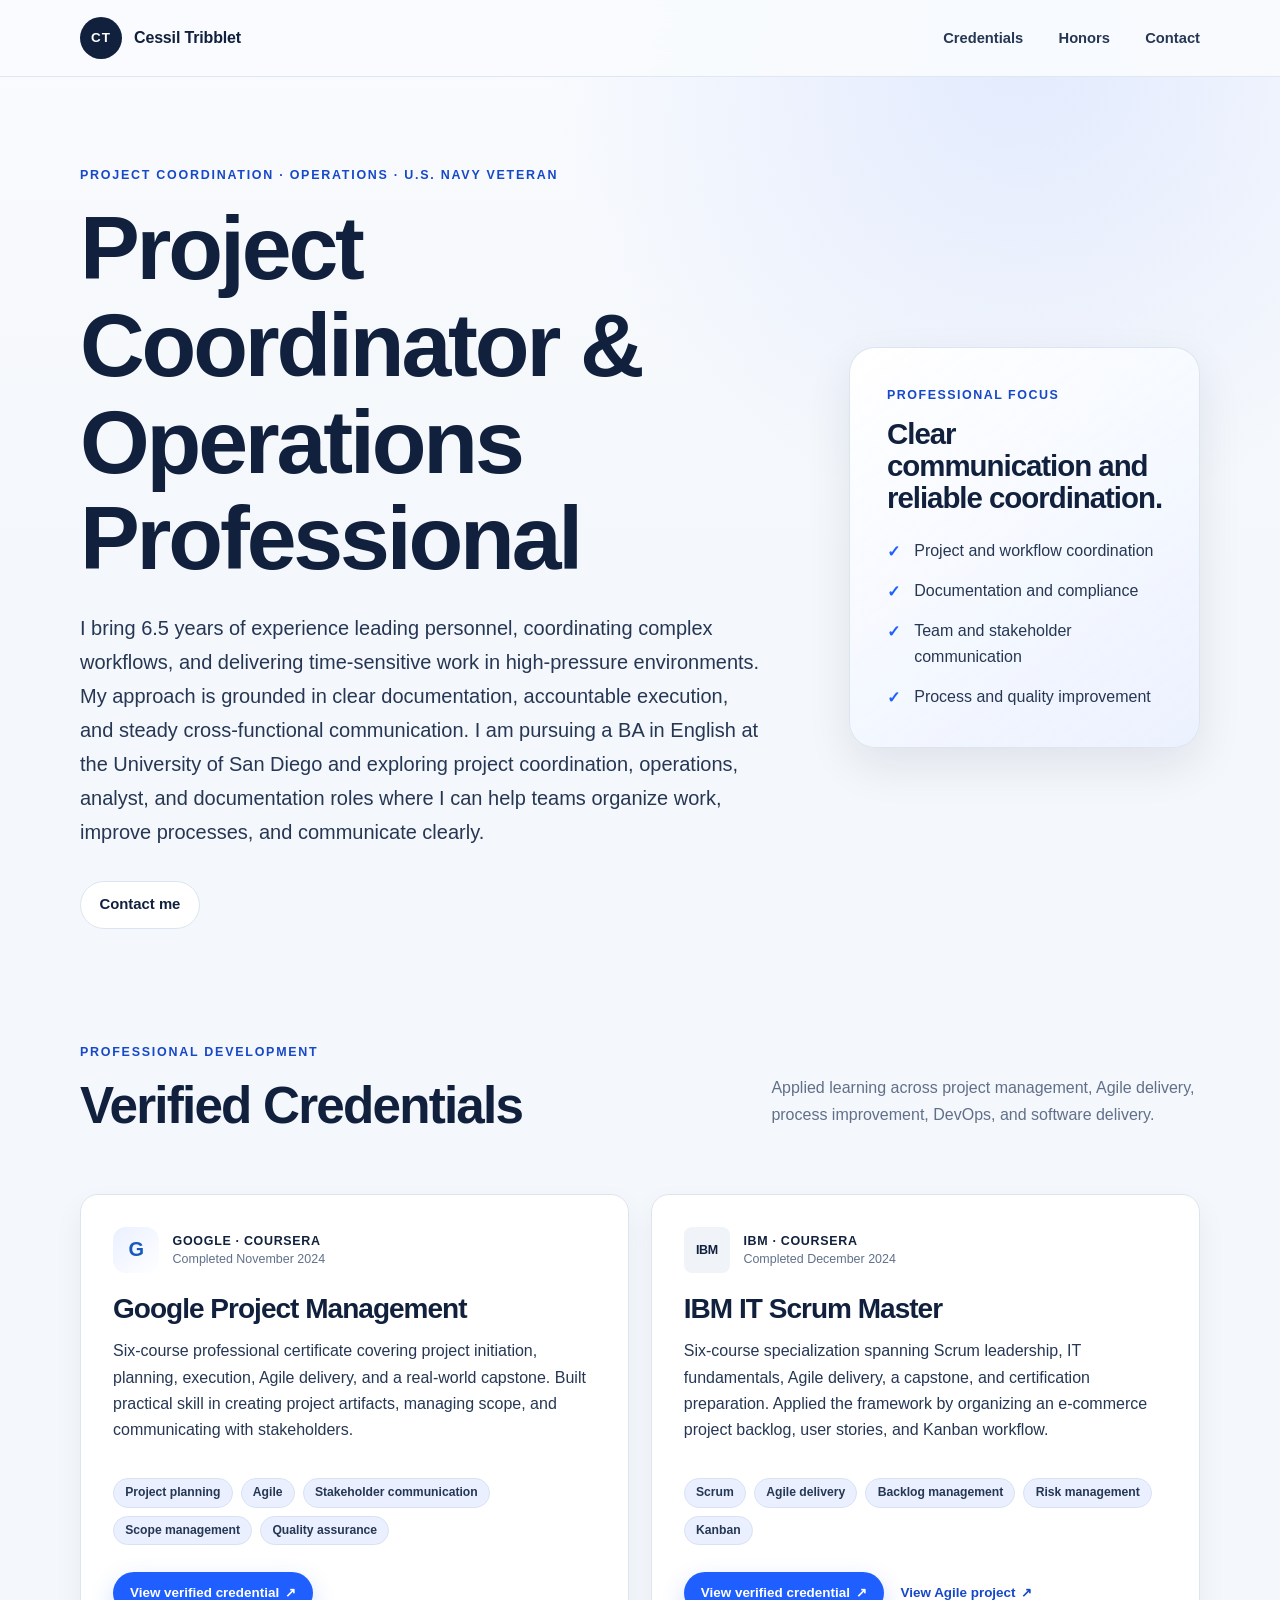
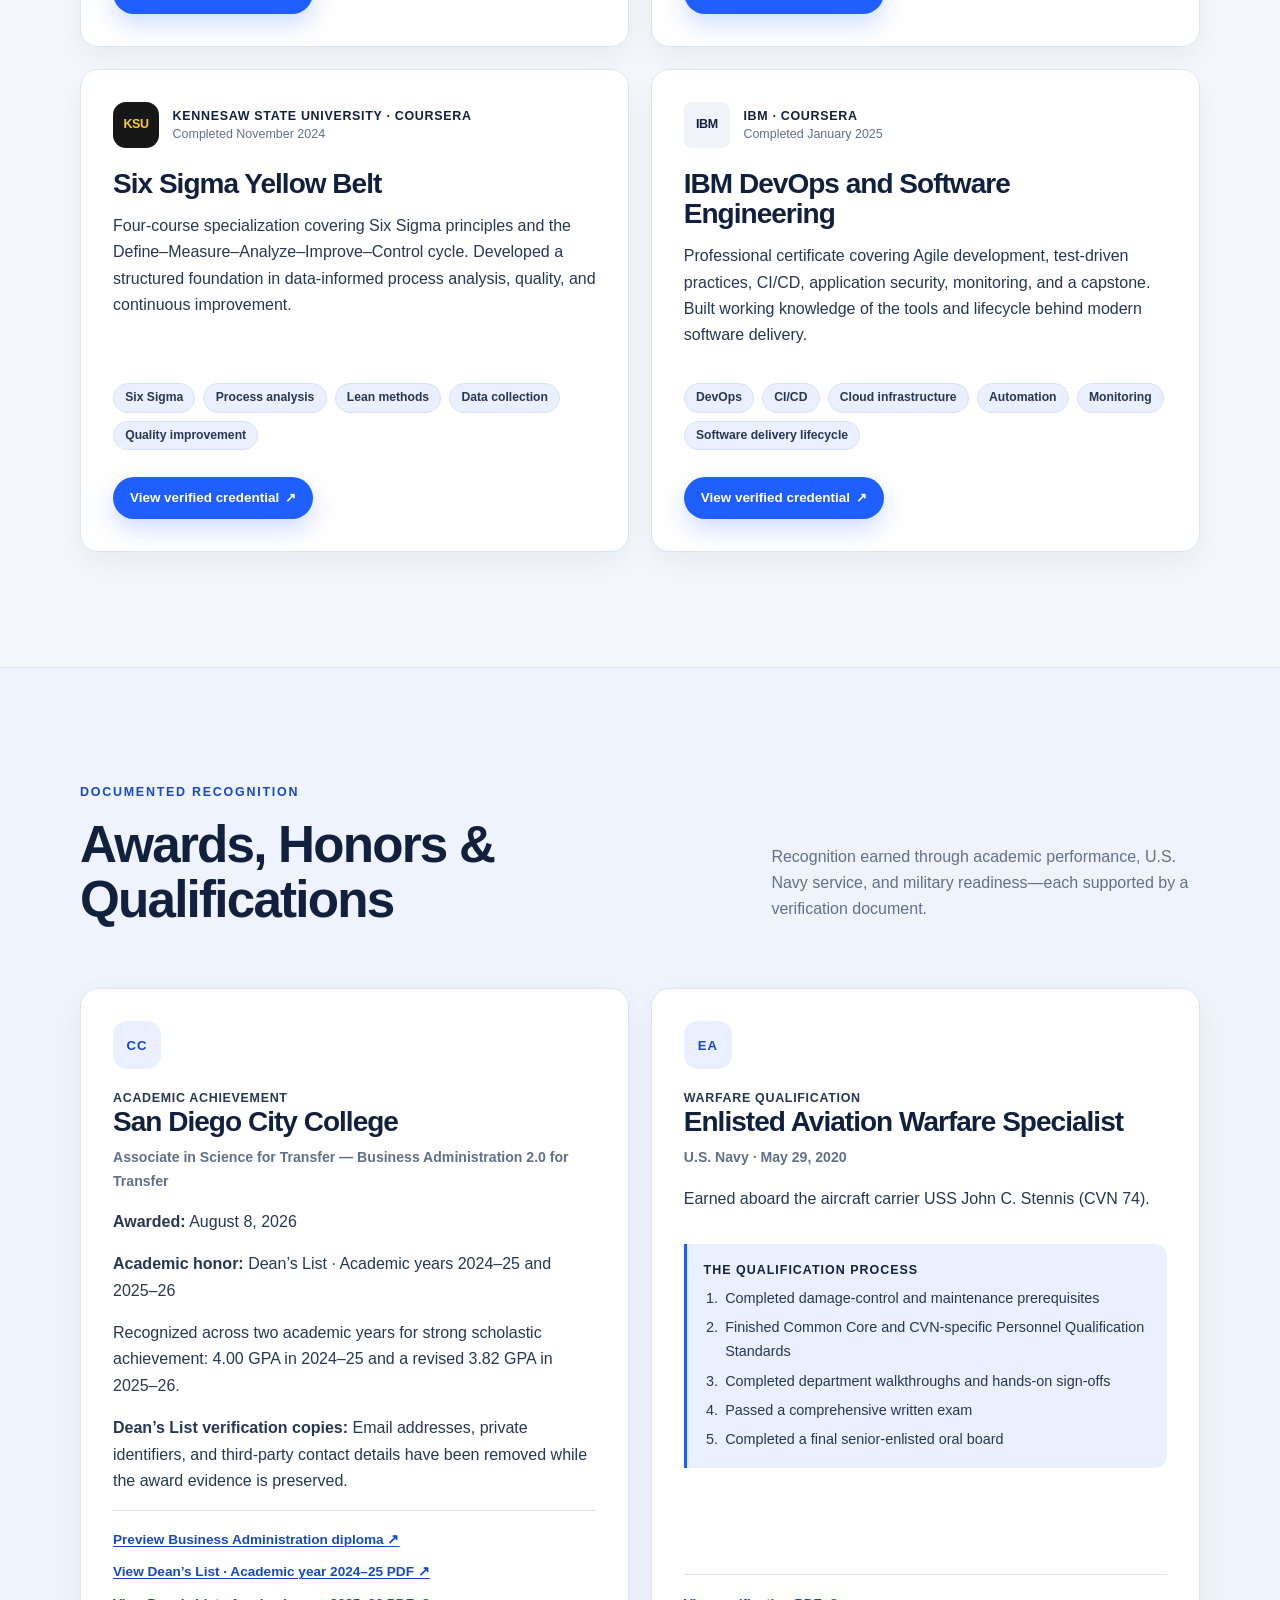
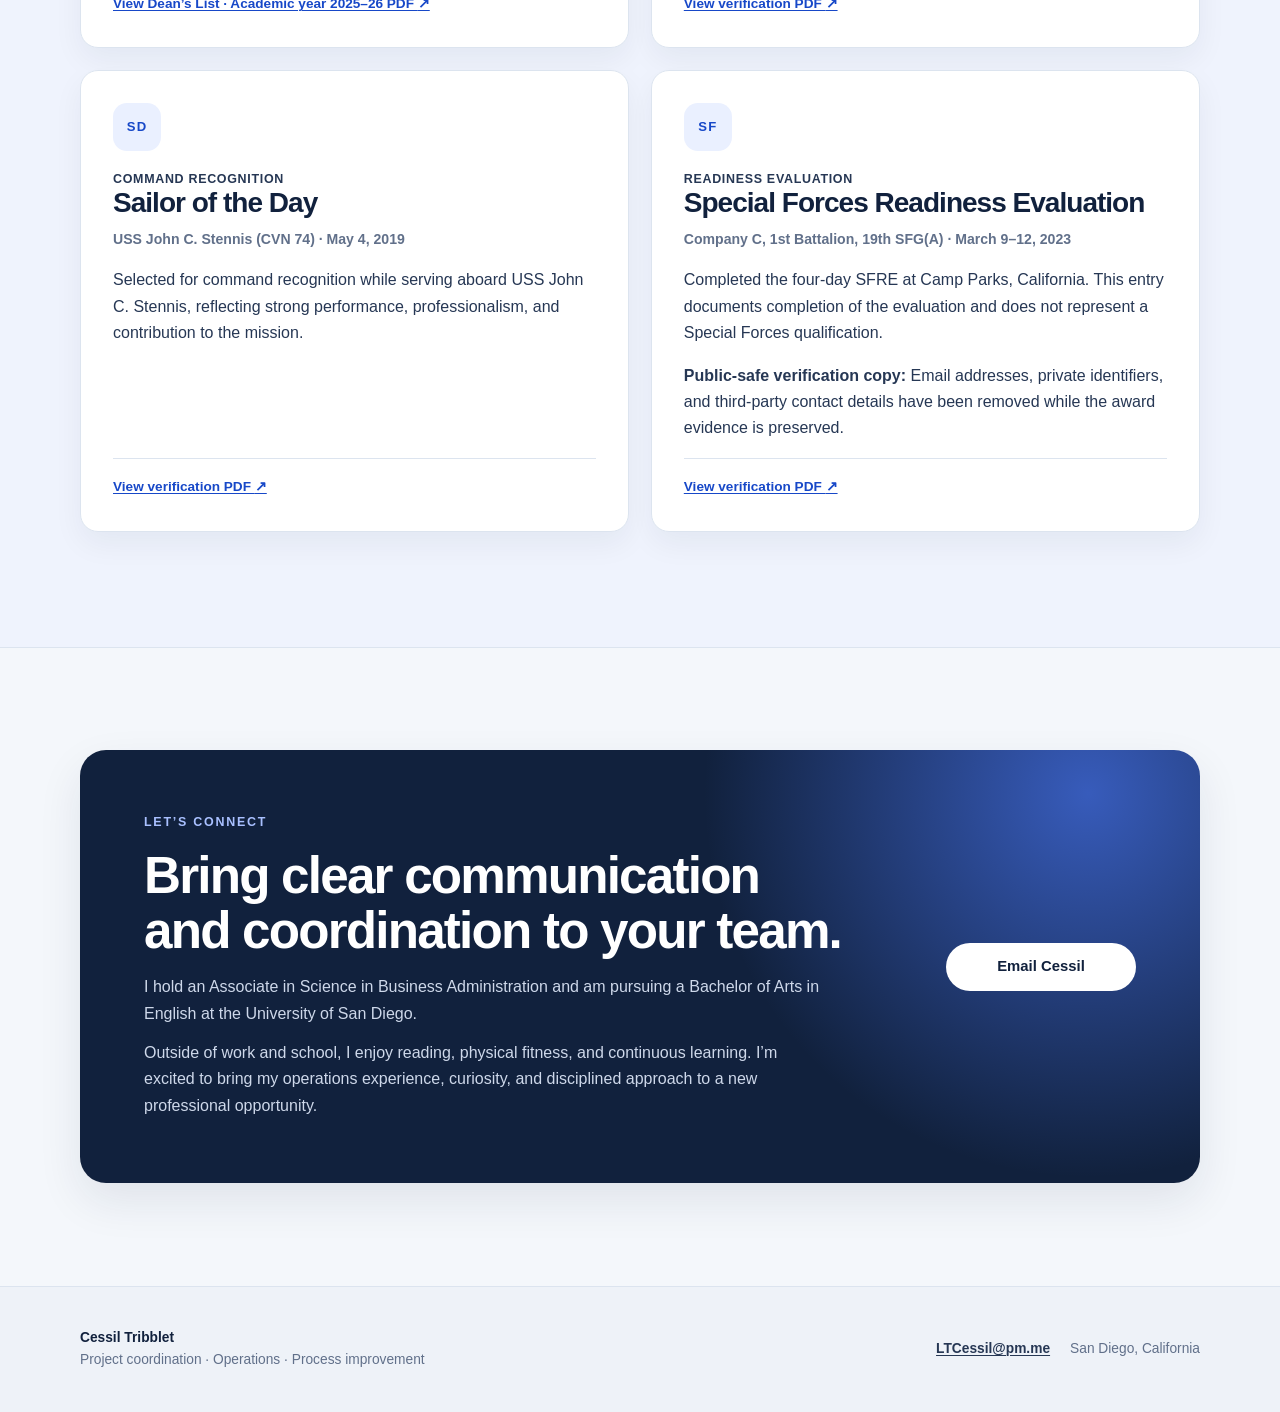
==== commit 0c58dc67: "Present San Diego City College degree and academic honors" ====
--- a/index.html
+++ b/index.html
@@ -243,25 +243,30 @@
 
           <div class="honors-grid">
             <article class="honor-card">
-              <div class="honor-card__icon" aria-hidden="true">DL</div>
-              <p class="card-kicker">Academic honor</p>
-              <h3>Dean’s List</h3>
-              <p class="honor-card__source">San Diego City College · AY 2024–25 and 2025–26</p>
+              <div class="honor-card__icon" aria-hidden="true">CC</div>
+              <p class="card-kicker">Academic achievement</p>
+              <h3>San Diego City College</h3>
+              <p class="honor-card__source">Associate in Science for Transfer — Business Administration 2.0 for Transfer</p>
+              <p><strong>Awarded:</strong> August 8, 2026</p>
+              <p><strong>Academic honor:</strong> Dean’s List · Academic years 2024–25 and 2025–26</p>
               <p>
                 Recognized across two academic years for strong scholastic achievement:
                 4.00 GPA in 2024–25 and a revised 3.82 GPA in 2025–26.
               </p>
               <p>
-                <strong>Public-safe verification copies:</strong> Email addresses, private
+                <strong>Dean’s List verification copies:</strong> Email addresses, private
                 identifiers, and third-party contact details have been removed while the
                 award evidence is preserved.
               </p>
-              <div class="document-links" aria-label="Dean's List verification documents">
+              <div class="document-links" aria-label="San Diego City College academic verification documents">
+                <a href="documents/sdcc-business-administration-diploma.pdf" target="_blank" rel="noopener">
+                  Preview Business Administration diploma <span aria-hidden="true">↗</span>
+                </a>
                 <a href="documents/deans-list-2024-2025.pdf" target="_blank" rel="noopener">
-                  View AY 2024–25 PDF <span aria-hidden="true">↗</span>
+                  View Dean’s List · Academic year 2024–25 PDF <span aria-hidden="true">↗</span>
                 </a>
                 <a href="documents/deans-list-2025-2026.pdf" target="_blank" rel="noopener">
-                  View AY 2025–26 PDF <span aria-hidden="true">↗</span>
+                  View Dean’s List · Academic year 2025–26 PDF <span aria-hidden="true">↗</span>
                 </a>
               </div>
             </article>
